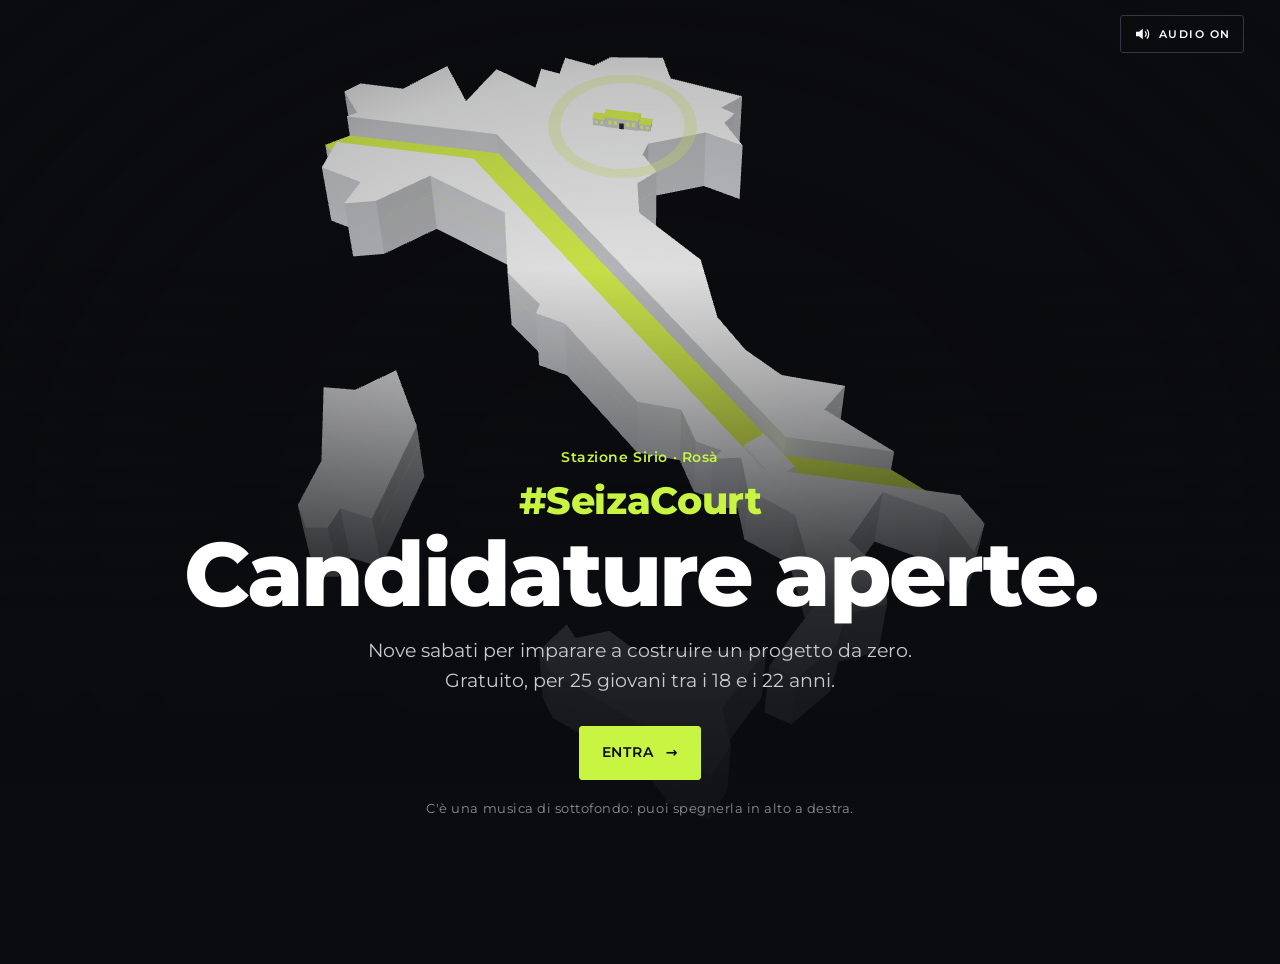
==== candidatura.html @ 4b1bdf1f "Sito v8: home, candidatura e privacy come file separati Co-authored-by: edoardoviero <edoardoviero@u" ====
<!DOCTYPE html>
<html lang="it">
<head>
<meta charset="utf-8">
<meta name="viewport" content="width=device-width, initial-scale=1, viewport-fit=cover">
<title>Candidature #SeizaCourt · Stazione Sirio</title>
<meta name="description" content="Candidati a #SeizaCourt: nove sabati gratuiti per 25 giovani tra i 18 e i 22 anni, a Bassano del Grappa.">
<link rel="icon" href="/favicon.svg" type="image/svg+xml">

<link rel="stylesheet" href="/fonts.css">
<style>
:root{--bg:#0B0C0F;--bg2:#121419;--line:#23272E;--line2:#3A3F47;--text:#F4F5F7;--soft:#D3D7DD;--dim:#A3A8B0;--blue:#1EA0FF;--err:#FF8A80;--amber:#FFC86B;--f:'Montserrat',system-ui,-apple-system,'Segoe UI',Roboto,sans-serif}
*{box-sizing:border-box}
html,body{margin:0;background:var(--bg);color:var(--text);font-family:var(--f);overflow-x:clip}
body{font-size:16px;line-height:1.6;-webkit-font-smoothing:antialiased;padding-bottom:64px}
.sr{position:absolute!important;width:1px;height:1px;overflow:hidden;clip:rect(0 0 0 0);white-space:nowrap;margin:-1px}
.col{width:100%;max-width:840px;margin:0 auto;padding:0 20px}
a{color:var(--blue)}
:focus-visible{outline:2px solid var(--blue);outline-offset:3px}
h1:focus,section:focus,fieldset:focus{outline:none}
strong{font-weight:600}
.eyebrow{font-size:12px;letter-spacing:.22em;text-transform:uppercase;color:var(--dim);margin:0 0 14px;font-weight:500}
.blue{color:var(--blue)}
.lead{font-size:18px;color:var(--soft);margin:0 0 18px}

/* buttons */
.btn{font:inherit;font-weight:600;font-size:14px;letter-spacing:.12em;text-transform:uppercase;border:1px solid var(--line2);background:transparent;color:var(--text);padding:14px 22px;min-height:50px;cursor:pointer;display:inline-flex;align-items:center;gap:12px;border-radius:0;transition:background .2s,border-color .2s,color .2s}
.btn:hover{border-color:var(--text)}
.btn.primary{background:var(--blue);border-color:var(--blue);color:#0B0C0F}
.btn.primary:hover{background:#fff;border-color:#fff}
.btn.small{min-height:40px;padding:8px 14px;font-size:12px}
.btn.ghost{border-color:transparent;color:var(--dim);padding-left:6px;padding-right:6px}
.btn.ghost:hover{color:var(--text)}
.arr{display:inline-block;transition:transform .2s}
.btn:hover .arr{transform:translateX(5px)}
.actions{display:flex;flex-wrap:wrap;align-items:center;gap:12px 16px;margin-top:36px}
.kbd{font-size:12px;color:var(--dim);letter-spacing:.02em}
.kbd b{display:inline-block;border:1px solid var(--line2);padding:0 6px;border-radius:3px;font-weight:500;color:var(--soft);margin:0 1px;font-size:11px;line-height:18px}
@media (hover:none){.kbd{display:none}}

/* top bar */
.bar{position:sticky;top:0;z-index:20;background:rgba(11,12,15,.9);-webkit-backdrop-filter:blur(10px);backdrop-filter:blur(10px);border-bottom:1px solid var(--line)}
.bar .in{display:flex;align-items:center;gap:14px;height:62px;max-width:1100px;margin:0 auto;padding:0 16px}
#home{all:unset;cursor:pointer;display:grid;place-items:center;width:40px;height:40px;flex:none}
#home:focus-visible{outline:2px solid var(--blue)}
#prog{flex:1;min-width:0;display:flex;align-items:center;justify-content:center;gap:12px}
.pcount{font-size:12px;letter-spacing:.14em;color:var(--dim);white-space:nowrap;font-variant-numeric:tabular-nums;text-transform:uppercase}
.snd{font:inherit;font-size:11px;font-weight:600;letter-spacing:.14em;text-transform:uppercase;background:rgba(11,12,15,.5);border:1px solid var(--line2);color:var(--text);height:38px;padding:0 12px;display:inline-flex;align-items:center;gap:8px;cursor:pointer;flex:none;white-space:nowrap}
.snd:hover{border-color:var(--text)}
.snd[aria-pressed=false] .w{display:none}
.snd[aria-pressed=false]{color:var(--dim)}
body[data-screen=gate] .bar,body[data-screen=hub] .bar{position:fixed;left:0;right:0;background:transparent;border:0;-webkit-backdrop-filter:none;backdrop-filter:none;pointer-events:none}
body[data-screen=gate] .bar .snd,body[data-screen=hub] .bar .snd{pointer-events:auto}
body[data-screen=gate] #home,body[data-screen=hub] #home,body[data-screen=gate] #prog,body[data-screen=hub] #prog{visibility:hidden}

/* constellation progress */
.const{flex:1 1 auto;width:100%;min-width:0;max-width:300px;height:auto;overflow:visible;display:block}
.const.big{flex:none}
.const line{stroke:var(--blue);stroke-width:1;opacity:.85}
.const circle{fill:#4A4F57;transition:fill .3s}
.const circle.on{fill:var(--blue)}
.const circle.cur{fill:#fff}
.const .ring{fill:none;stroke:#fff;stroke-width:.8;opacity:.6;transform-box:fill-box;transform-origin:center;animation:pulse 1.8s ease-out infinite}
@keyframes pulse{from{transform:scale(.5);opacity:.8}to{transform:scale(1.6);opacity:0}}
.const.big{max-width:620px;margin:0 auto}
.const.big line{stroke-width:.8;stroke-dasharray:40;stroke-dashoffset:40;animation:ln .5s ease-out forwards}
.const.big circle.on{filter:drop-shadow(0 0 2px var(--blue));animation:tw 2.6s ease-in-out infinite alternate}
@keyframes ln{to{stroke-dashoffset:0}}
@keyframes tw{to{opacity:.55}}

/* gate + hub */
.gate{position:relative}
.stage{position:relative;height:100vh;height:100svh;overflow:hidden;transition:height 1.1s cubic-bezier(.6,0,.2,1) 1.4s}
.gate.open .stage{height:min(50vh,440px);height:min(50svh,440px)}
.photo{position:absolute;inset:0;background-size:cover;background-position:center 45%;filter:grayscale(1) contrast(1.05);opacity:0;transition:opacity 2s ease .9s}
.gate.open .photo{opacity:.5}
.shade{position:absolute;inset:0;background:linear-gradient(180deg,rgba(11,12,15,.7) 0%,rgba(11,12,15,.25) 45%,#0B0C0F 100%)}
.logo-stage{position:absolute;inset:0;width:100%;height:100%;overflow:visible}
.logo-stage path{fill:none;stroke:#fff;stroke-linecap:butt;stroke-linejoin:miter;stroke-miterlimit:12}
#lS{stroke-dasharray:1;stroke-dashoffset:1;animation:drawS 1.8s .35s cubic-bezier(.6,0,.2,1) forwards}
@keyframes drawS{to{stroke-dashoffset:0}}
.gate-ui{position:absolute;left:0;right:0;bottom:11vh;bottom:11svh;text-align:center;padding:0 20px;transition:opacity .35s;animation:rise .9s 1.6s both}
.gate.open .gate-ui{opacity:0;pointer-events:none;visibility:hidden;transition:opacity .35s,visibility 0s .35s}
.gate-note{font-size:12px;color:var(--dim);margin:18px 0 0;letter-spacing:.04em}
.gate:not(.open) .hub{display:none}
.hub{padding-top:8px;padding-bottom:40px;animation:rise .9s 2.2s both}
.gate.static .hub,.gate.static .stage,.gate.static .photo{animation:none;transition:none}
@keyframes rise{from{opacity:0;transform:translateY(18px)}}
.hub h1{font-size:clamp(34px,6.4vw,66px);font-weight:600;line-height:1.04;letter-spacing:-.015em;margin:0 0 22px}
.hub h1 span{color:var(--blue)}
.facts{list-style:none;display:flex;flex-wrap:wrap;gap:10px 30px;padding:0;margin:0 0 44px;color:var(--dim);font-size:14px}
.facts b{color:#fff;font-weight:600;font-size:17px;margin-right:6px}
.menu{list-style:none;margin:0;padding:0;border-top:1px solid var(--line2)}
.menu button{all:unset;box-sizing:border-box;width:100%;display:flex;align-items:center;gap:18px;padding:24px 4px;border-bottom:1px solid var(--line2);cursor:pointer;font-family:var(--f);color:var(--text)}
.menu button:focus-visible{outline:2px solid var(--blue);outline-offset:-2px}
.menu .mk{font-size:13px;color:var(--dim);font-weight:600;letter-spacing:.1em;width:26px;flex:none}
.menu .mtw{display:flex;flex-direction:column;gap:2px;min-width:0}
.menu .mt{font-size:clamp(20px,3.2vw,30px);font-weight:600;letter-spacing:.03em;text-transform:uppercase;line-height:1.15}
.menu .ms{font-size:13px;color:var(--dim)}
.menu .ml{flex:1;min-width:20px;height:1px;background:var(--line2);transition:background .25s}
.menu .ma{font-size:22px;transition:transform .25s,color .25s;flex:none}
.menu button:hover .ml,.menu button.sel .ml{background:var(--blue)}
.menu button:hover .ma,.menu button.sel .ma{transform:translateX(6px);color:var(--blue)}
.menu button:hover .mk,.menu button.sel .mk{color:var(--blue)}
.menu .primary .mt{color:var(--blue)}
.hub .kbd{margin:16px 0 0}
.partners{margin:48px 0 0;font-size:13px;color:var(--dim);line-height:1.8}
.partners b{color:var(--soft);font-weight:500}

/* screens */
#step.anim-f>*{animation:inF .5s cubic-bezier(.2,.7,.2,1) both}
#step.anim-b>*{animation:inB .5s cubic-bezier(.2,.7,.2,1) both}
@keyframes inF{from{opacity:0;transform:translateY(16px)}}
@keyframes inB{from{opacity:0;transform:translateY(-16px)}}
.screen{padding-top:28px;padding-bottom:72px}
.parts{list-style:none;display:flex;gap:6px;padding:0;margin:0 0 44px}
.parts li{flex:1;min-width:0;border-top:2px solid var(--line2);padding-top:9px;font-size:11px;font-weight:600;letter-spacing:.12em;text-transform:uppercase;color:#6E737B;white-space:nowrap;overflow:hidden;text-overflow:ellipsis;transition:border-color .4s,color .4s}
.parts li.done{border-color:rgba(30,160,255,.45);color:var(--dim)}
.parts li.cur{border-color:var(--blue);color:#fff}
.parts .pn{margin-right:8px}
.parts li.cur .pn{color:var(--blue)}
@media (max-width:640px){.parts li:not(.cur) .pname{display:none}.parts li.cur{flex:4}}
.rule{height:1px;background:linear-gradient(90deg,var(--blue) 0 calc(max(0px,(100vw - 840px)/2) + 84px),var(--line2) 0);margin:0 calc(50% - 50vw) 28px;width:100vw}

/* chapter */
.done-note{display:inline-flex;gap:10px;align-items:center;color:var(--blue);font-weight:600;font-size:13px;letter-spacing:.1em;text-transform:uppercase;margin:0 0 26px}
.tick{display:grid;place-items:center;width:22px;height:22px;border-radius:50%;background:var(--blue);color:#0B0C0F;font-size:12px}
.chap-num{font-size:clamp(110px,22vw,210px);font-weight:700;line-height:.82;color:transparent;-webkit-text-stroke:1.5px var(--blue);letter-spacing:-.04em;margin:0 0 18px}
.chap h1,.screen>h1,.done h1,.rv h1{font-size:clamp(28px,4.8vw,48px);font-weight:600;line-height:1.1;margin:0 0 24px;letter-spacing:-.01em}
.chap h1 strong{color:var(--blue);font-weight:600}
.chap-meta{color:var(--dim);font-size:13px;letter-spacing:.1em;text-transform:uppercase;margin:26px 0 0}
.prose{color:var(--soft);font-size:17px;line-height:1.7}
.prose p{margin:0 0 12px}
.prose ul,.prose ol{padding-left:22px;margin:0 0 12px}
.prose li{margin-bottom:6px}
.prose li::marker{color:var(--blue)}
.prose strong{color:#fff}
.note{color:var(--soft);font-size:15px;margin:18px 0 0}
.placeholder{border:1px dashed var(--amber);color:#F2E3C4;padding:14px 16px;font-size:14px;margin:16px 0;line-height:1.55}
.placeholder .tag{display:block;color:var(--amber);font-size:11px;letter-spacing:.16em;text-transform:uppercase;margin-bottom:6px;font-weight:600}

/* question */
.qmeta{display:flex;flex-wrap:wrap;gap:6px 12px;font-size:12px;font-weight:600;letter-spacing:.16em;text-transform:uppercase;color:var(--dim);margin:0 0 22px}
fieldset.q{border:0;margin:0;padding:0;min-width:0}
.qlabel,.q legend{display:block;font-size:clamp(22px,3.3vw,30px);font-weight:500;line-height:1.3;margin:0 0 18px;padding:0;color:#fff;letter-spacing:-.005em}
.qlabel strong,.q legend strong{font-weight:700}
.num{display:none}
.star{color:var(--blue);margin-left:6px}
.desc{color:var(--soft);font-size:16px;margin:0 0 18px}
.hint{color:var(--dim);font-size:13px;margin:0 0 14px}
input[type=text],input[type=email],input[type=tel],textarea,select{width:100%;font:inherit;font-size:22px;font-weight:500;color:#fff;background:transparent;border:0;border-bottom:2px solid var(--line2);padding:12px 0;border-radius:0;transition:border-color .2s}
input:focus,textarea:focus,select:focus{outline:none;border-bottom-color:var(--blue)}
textarea{min-height:150px;resize:vertical;font-size:18px;line-height:1.55}
select{appearance:none;-webkit-appearance:none;cursor:pointer;padding-right:36px;background-image:url("data:image/svg+xml,%3Csvg xmlns='http://www.w3.org/2000/svg' width='14' height='9'%3E%3Cpath d='M1 1l6 6 6-6' fill='none' stroke='%231EA0FF' stroke-width='2'/%3E%3C/svg%3E");background-repeat:no-repeat;background-position:right 6px center}
select option{background:#121419;color:#fff}
select+input{margin-top:14px}
.counter{font-size:12px;color:var(--dim);text-align:right;margin:6px 0 0}
.opts{display:flex;flex-direction:column;gap:10px;margin-top:4px}
.opt{position:relative;display:flex;align-items:center;gap:14px;padding:14px 16px;border:1px solid var(--line2);cursor:pointer;transition:border-color .15s,background .15s,transform .15s;font-size:17px;line-height:1.4}
.opt:hover{border-color:#8A9099;background:rgba(255,255,255,.025)}
.opt input[type=radio]{position:absolute;opacity:0;left:0;top:0;width:1px;height:1px;margin:0}
.opt .key{flex:none;width:28px;height:28px;display:grid;place-items:center;border:1px solid var(--line2);font-size:12px;font-weight:600;color:var(--dim);transition:all .15s}
.opt:has(input[type=radio]:checked){border-color:var(--blue);background:rgba(30,160,255,.1)}
.opt:has(input[type=radio]:checked) .key{background:var(--blue);border-color:var(--blue);color:#0B0C0F}
.opt:has(input[type=radio]:focus-visible){outline:2px solid var(--blue);outline-offset:2px}
.opt.pop{animation:pop .3s}
@keyframes pop{50%{transform:scale(1.015)}}
.other-wrap{display:flex;align-items:center;gap:10px;flex:1;min-width:0}
.other-wrap input[type=text]{font-size:17px;padding:4px 0;flex:1;min-width:0;border-bottom-width:1px}
.scale-row{display:grid;grid-template-columns:repeat(5,minmax(0,1fr));gap:8px}
.scale-row label{position:relative;height:78px;border:1px solid var(--line2);display:flex;flex-direction:column;align-items:center;justify-content:center;font-size:24px;font-weight:600;cursor:pointer;overflow:hidden;transition:border-color .2s,background .2s,color .2s}
.scale-row label:hover{border-color:#8A9099}
.scale-row .fill{position:absolute;left:0;right:0;bottom:0;background:rgba(30,160,255,.16);transition:height .35s cubic-bezier(.2,.7,.2,1)}
.scale-row .bar{display:none}
.scale-row label>span{position:relative}
.scale-row label.lit{border-color:var(--blue)}
.scale-row label:has(input:checked){background:var(--blue);color:#0B0C0F}
.scale-row label:has(input:focus-visible){outline:2px solid var(--blue);outline-offset:2px}
.scale-row input{position:absolute;opacity:0;left:0;top:0;width:1px;height:1px;margin:0}
.scale-ends{display:flex;justify-content:space-between;gap:16px;font-size:13px;color:var(--dim);margin-top:10px}
.stars .glyph{font-size:30px;line-height:1;color:#4A4F57;transition:color .2s,transform .2s}
.stars .n{font-size:12px;color:var(--dim);margin-top:4px}
.stars label.lit .glyph{color:var(--blue)}
.stars label:has(input:checked){background:transparent;color:inherit}
.stars label:has(input:checked) .glyph{transform:scale(1.15)}
.err{color:var(--err);font-size:14px;margin:14px 0 0;display:flex;gap:10px;align-items:baseline}
.err::before{content:'!';flex:none;display:inline-grid;place-items:center;width:18px;height:18px;border:1px solid var(--err);border-radius:50%;font-size:11px;font-weight:700}
.qcard.invalid input[type=text],.qcard.invalid input[type=email],.qcard.invalid input[type=tel],.qcard.invalid textarea,.qcard.invalid select{border-bottom-color:var(--err)}
.qcard.shake{animation:shake .4s}
@keyframes shake{20%,60%{transform:translateX(-6px)}40%,80%{transform:translateX(6px)}}

/* calendar */
.cal{margin:22px 0;border:1px solid var(--line2);padding:18px 14px}
.cal-lbl{font-size:11px;font-weight:600;letter-spacing:.16em;text-transform:uppercase;color:var(--dim);margin:0 0 16px}
.months{display:grid;grid-template-columns:repeat(5,minmax(0,1fr));gap:6px}
.month h4{margin:0 0 10px;font-size:12px;font-weight:600;letter-spacing:.14em;text-transform:uppercase;text-align:center;color:var(--soft)}
.days{display:flex;flex-direction:column;align-items:center;gap:6px}
.day{width:36px;height:36px;display:grid;place-items:center;border-radius:50%;font-size:14px;color:#62676F;font-variant-numeric:tabular-nums}
.day.on{background:var(--blue);color:#0B0C0F;font-weight:700;box-shadow:0 0 0 4px rgba(30,160,255,.14);transition:transform .2s}
.day.on:hover{transform:scale(1.12)}
.cal-time{margin:16px 0 0;font-size:13px;color:var(--dim)}
.cal.big .day{width:46px;height:46px;font-size:16px}

/* info */
.info-block{display:grid;grid-template-columns:76px minmax(0,1fr);gap:8px 18px;padding:30px 0;border-top:1px solid var(--line)}
.info-block .bn{font-size:34px;font-weight:700;color:transparent;-webkit-text-stroke:1px var(--blue);line-height:1}
.info-block h2{font-size:21px;font-weight:600;margin:2px 0 12px}
@media (max-width:560px){.info-block{grid-template-columns:1fr}}

/* review */
.rv-sec{border-top:1px solid var(--line2);padding:26px 0 8px}
.rv-head{display:flex;justify-content:space-between;align-items:center;gap:12px;margin-bottom:10px}
.rv-head h2{font-size:18px;font-weight:600;margin:0;letter-spacing:.02em}
.rv-head h2 .n{color:var(--blue);margin-right:12px}
.rv-item{display:grid;grid-template-columns:minmax(0,1fr) minmax(0,1fr);gap:4px 24px;padding:12px 0;border-bottom:1px solid var(--line)}
.rv-item dt{color:var(--dim);font-size:14px}
.rv-item dd{margin:0;font-size:15px;overflow-wrap:anywhere}
.rv-item dd.empty{color:#6A6F78}
@media (max-width:640px){.rv-item{grid-template-columns:1fr}}

/* done */
.done{text-align:center;padding-top:20px}
.done .actions{justify-content:center}
.done .placeholder{text-align:left}
.done-const{margin:10px 0 40px}

/* prototype strip */
.proto{position:fixed;left:0;right:0;bottom:0;z-index:30;background:#17140B;border-top:1px solid #5A4A1E;color:var(--amber);font-size:12px;padding:8px 16px;display:flex;flex-wrap:wrap;gap:6px 14px;align-items:center;justify-content:center;text-align:center}
.pbtn{font:inherit;font-size:12px;font-weight:600;background:none;border:1px solid #6A5A2E;color:var(--amber);padding:4px 10px;cursor:pointer}
.pbtn:hover{border-color:var(--amber)}

/* dialog */
dialog{background:var(--bg2);color:var(--text);border:1px solid var(--line2);max-width:720px;width:calc(100% - 32px);padding:0;max-height:86vh}
dialog::backdrop{background:rgba(0,0,0,.72)}
.dlg{padding:26px}
.dlg h2{margin:0 0 8px;font-size:22px}
.dlg h3{font-size:12px;letter-spacing:.16em;text-transform:uppercase;color:var(--blue);margin:24px 0 10px}
.dlg p,.dlg li{font-size:14px;color:var(--soft)}
.dlg li{margin-bottom:8px}
.dlg strong{color:#fff}
.sev{display:inline-block;font-size:10px;font-weight:700;letter-spacing:.1em;text-transform:uppercase;padding:1px 7px;margin-right:8px;border:1px solid}
.sev.fatto{color:var(--blue)}.sev.alta{color:var(--err)}.sev.media{color:var(--amber)}
.dlg-close{float:right;margin-left:12px}

@media (max-width:480px){.btn{padding:13px 18px}.qlabel,.q legend{font-size:21px}input[type=text],input[type=email],input[type=tel],select{font-size:19px}.snd .lbl{display:none}}
@media (prefers-reduced-motion:reduce){*,*::before,*::after{animation-duration:.001ms!important;animation-delay:0s!important;transition-duration:.001ms!important;transition-delay:0s!important}#lS{stroke-dashoffset:0}}
</style>
<style>/* Seiza V6 layer: lime, more air, the brand's 3D Italy instead of the photo, the track as navigation. */
:root{--blue:#C8F542;--bg:#0B0C0F;--bg2:#131419;--line:#23252C;--line2:#34373F;--text:#FFFFFF;--soft:#C9CBD2;--dim:#8B8E98;--amber:#C8F542}
body{font-size:17px;line-height:1.65}
.col{max-width:960px;padding:0 clamp(20px,4vw,40px)}
.screen{padding-top:56px;padding-bottom:40px}
.btn{border-radius:3px;letter-spacing:.06em}
.btn.primary{color:#0B0C0F}
.eyebrow{letter-spacing:.12em}
/* top bar */
.bar .in{height:68px;max-width:1240px}
#home svg{display:block}
.snd{border-radius:3px}
/* progress track in the bar */
#prog{gap:16px}
.trk{flex:1 1 auto;width:100%;max-width:320px;height:auto;display:block;overflow:visible}
.trk .base{stroke:#2A2D35;stroke-width:3}
.trk .fill{stroke:var(--blue);stroke-width:3;transition:all .4s}
.trk rect{fill:#3A3E46}.trk rect.on{fill:#6E8A1A}
.trk .train{fill:#fff;filter:drop-shadow(0 0 6px rgba(200,245,66,.8));transition:x .5s cubic-bezier(.6,0,.2,1)}
.trk.big{max-width:640px;margin:0 auto}
.trk.big .base,.trk.big .fill{stroke-width:5}
/* gate: 3D Italy */
.stage{background:radial-gradient(ellipse at 50% 55%,#16181E 0%,#0B0C0F 70%);transition:height 1.2s cubic-bezier(.6,0,.2,1) .4s}
.stage canvas{position:absolute;inset:0;width:100%!important;height:100%!important;display:block}
.gate.open .stage{height:min(48vh,460px);height:min(48svh,460px)}
.stage.nogl .g-fallback{position:absolute;inset:0;background:radial-gradient(circle at 50% 40%,rgba(200,245,66,.12),transparent 50%)}
.gate-ui{bottom:9vh;bottom:9svh;animation:rise .9s .3s both;z-index:2}
.g-kick{font-size:14px;font-weight:600;color:var(--blue);margin:0 0 14px;letter-spacing:.04em}
.g-title{font-size:clamp(40px,7vw,92px);font-weight:800;line-height:.98;letter-spacing:-.03em;margin:0 0 18px}
.g-title span{display:block;color:var(--blue);font-size:.42em;letter-spacing:-.01em;margin-bottom:10px}
.g-sub{color:var(--soft);font-size:clamp(16px,1.6vw,19px);margin:0 auto 30px;max-width:640px;line-height:1.6}
.gate-note{font-size:13px}
.g-pin{position:absolute;left:clamp(20px,5vw,64px);bottom:28px;display:flex;flex-direction:column;gap:2px;padding-left:14px;border-left:3px solid var(--blue);opacity:0;transition:opacity .8s 1.4s;z-index:2}
.g-pin b{font-weight:800;font-size:22px}.g-pin span{color:var(--dim);font-size:13px}
.gate.open .g-pin{opacity:1}
.gate.static .g-pin{transition:none}
.hub{padding-top:56px;padding-bottom:80px;animation:rise .9s 1.2s both}
.hub-head{display:grid;grid-template-columns:minmax(0,1.4fr) minmax(0,1fr);gap:48px;align-items:end;margin-bottom:56px}
.hub h1{font-weight:800;font-size:clamp(32px,4.6vw,56px);letter-spacing:-.025em;line-height:1.04;margin:0}
.hub .facts{display:grid;grid-template-columns:1fr 1fr;gap:18px 24px;margin:0;padding:0;list-style:none}
.hub .facts li{display:flex;flex-direction:column;color:var(--dim);font-size:13px}
.hub .facts b{color:#fff;font-size:22px;font-weight:800;margin:0}
@media (max-width:760px){.hub-head{grid-template-columns:1fr}}
/* menu: three stops on a rail */
.menu{border-top:0;position:relative;padding-left:34px}
.menu::before{content:"";position:absolute;left:9px;top:30px;bottom:30px;width:3px;background:linear-gradient(var(--blue),#2A2D35);border-radius:2px}
.menu button{padding:26px 8px 26px 0;border-bottom:1px solid var(--line);position:relative;gap:20px}
.menu .stop{position:absolute;left:-32px;top:50%;width:17px;height:17px;margin-top:-8.5px;border-radius:50%;background:#0B0C0F;border:3px solid #3A3E46;transition:all .3s}
.menu button:hover .stop,.menu button.sel .stop{border-color:var(--blue);background:var(--blue);box-shadow:0 0 0 6px rgba(200,245,66,.15)}
.menu .mt{font-weight:800;letter-spacing:-.005em;text-transform:none;font-size:clamp(22px,3vw,32px)}
.menu .ms{font-size:14px}
.menu .ml{display:none}
.menu .ma{margin-left:auto}
.menu button:hover .mt,.menu button.sel .mt{color:var(--blue)}
/* parts: the track with five stations */
.parts-trk{margin:0 0 56px}
.parts-trk svg{width:100%;height:auto;display:block;overflow:visible}
.parts-trk .base{fill:none;stroke:#2A2D35;stroke-width:6;stroke-linejoin:round}
.parts-trk .fill{fill:none;stroke:var(--blue);stroke-width:6;stroke-linejoin:round;transition:stroke-dasharray .8s cubic-bezier(.6,0,.2,1)}
.parts-trk circle{fill:#0B0C0F;stroke:#3A3E46;stroke-width:3}
.parts-trk .done circle{fill:var(--blue);stroke:var(--blue)}
.parts-trk .cur circle{fill:#fff;stroke:var(--blue);stroke-width:4}
.parts-trk .pulse{fill:none!important;stroke:var(--blue)!important;stroke-width:2!important;transform-box:fill-box;transform-origin:center;animation:pz 1.8s ease-out infinite}
@keyframes pz{from{transform:scale(1);opacity:.8}to{transform:scale(2.4);opacity:0}}
.parts-trk text{fill:var(--dim);font:600 13px Montserrat,sans-serif;letter-spacing:.02em}
.parts-trk .cur text{fill:#fff;font-weight:800}
.parts-trk .done text{fill:var(--soft)}
@media (max-width:640px){.parts-trk text{display:none}.parts-trk .cur text{display:block;font-size:22px}}
/* chapters, questions */
.chap-num{-webkit-text-stroke:2px var(--blue);font-weight:800}
.chap h1,.screen>h1,.done h1,.rv h1{font-weight:800;letter-spacing:-.02em;line-height:1.08}
.prose{font-size:18px;line-height:1.7}
.prose p{margin:0 0 14px}
.qcard{border-radius:6px}
.opt{border-radius:4px}
.note.soft{color:var(--dim)}
.consent{display:flex;gap:12px;align-items:flex-start;margin:28px 0 0;color:var(--soft);font-size:15px;cursor:pointer}
.consent input{width:20px;height:20px;accent-color:#C8F542;flex:none;margin-top:2px}
/* info: two-column blocks with air */
.info-block{display:grid;grid-template-columns:70px minmax(0,1fr);gap:20px;padding:36px 0;border-top:1px solid var(--line)}
.info-block .bn{font-weight:800;font-size:28px;color:var(--blue);line-height:1}
.info-block h2{font-weight:800;font-size:clamp(22px,2.6vw,28px);margin:0 0 12px;letter-spacing:-.01em}
.cal .day.on{background:var(--blue)!important;color:#0B0C0F!important}
.done-const{margin:20px 0 40px}
.stage::after{content:"";position:absolute;inset:0;background:linear-gradient(180deg,rgba(11,12,15,0) 30%,rgba(11,12,15,.88) 68%,#0B0C0F 100%);pointer-events:none;transition:opacity 1s}
.gate.open .stage::after{opacity:.35}
.g-pin{background:rgba(11,12,15,.9);padding:12px 18px;border-radius:4px}
/* v8: the 3D Italy lives behind every screen */
body{background:#0B0C0F}
#bg3d{position:fixed;inset:0;z-index:0;pointer-events:none}
#bg3d canvas{position:absolute;inset:0;width:100%!important;height:100%!important;display:block}
#bg3d::after{content:"";position:absolute;inset:0;transition:background 1.2s;background:radial-gradient(ellipse at 50% 55%,transparent 0%,rgba(11,12,15,.25) 60%,rgba(11,12,15,.75) 100%)}
body[data-screen=hub] #bg3d::after{background:linear-gradient(180deg,rgba(11,12,15,.1) 0%,rgba(11,12,15,.05) 30%,rgba(11,12,15,.8) 52%,rgba(11,12,15,.95) 72%)}
body[data-screen=form] #bg3d::after,body[data-screen=info] #bg3d::after,body[data-screen=dates] #bg3d::after{background:linear-gradient(90deg,rgba(11,12,15,.96) 0%,rgba(11,12,15,.93) 55%,rgba(11,12,15,.62) 82%,rgba(11,12,15,.42) 100%)}
@media (max-width:900px){body[data-screen=form] #bg3d::after,body[data-screen=info] #bg3d::after,body[data-screen=dates] #bg3d::after{background:linear-gradient(180deg,rgba(11,12,15,.55) 0%,rgba(11,12,15,.9) 30%,rgba(11,12,15,.94) 100%)}}
main{position:relative;z-index:1}
.stage,.gate .stage{background:transparent!important}
.stage canvas{display:none}
.qcard,.opt,.info-block,.rv-sec{backdrop-filter:blur(2px)}
body.nogl #bg3d{background:radial-gradient(circle at 70% 30%,rgba(200,245,66,.1),transparent 50%)}
@media (max-width:520px){#prog .pcount{display:none}}
</style>
</head>
<body>
<div id="bg3d" aria-hidden="true"></div>
<div class="bar" id="bar"><div class="in">
  <button type="button" id="home" aria-label="Torna alla pagina iniziale"><svg role="img" aria-label="Seiza" width="29.1" height="34" viewBox="14.26 6 98.40999999999998 115.1" aria-hidden="true"><path d="M18.24 23.68 L17.08 24.62 L37.65 24.62 L81.80 68.77 L94.53 68.77 L85.81 63.88 L87.86 59.89 L80.17 59.49 L75.33 56.27 L71.22 51.65 L67.77 42.49 L58.76 35.71 L57.62 30.53 L59.74 27.97 L57.43 25.14 L57.82 23.01 L65.02 19.62 L70.19 21.26 L67.19 17.38 L68.30 15.41 L66.35 14.53 L68.83 11.84 L58.71 9.95 L57.01 6.00 L49.87 7.12 L47.92 9.17 L43.75 8.25 L43.59 11.54 L40.92 11.01 L40.89 14.87 L34.89 12.10 L32.19 19.02 L28.08 12.62 L23.19 18.07 L17.26 18.01 L15.49 19.94Z" fill="#FFFFFF" fill-rule="evenodd"/><path d="M16.32 34.53 L22.02 36.32 L20.91 40.45 L24.85 39.31 L30.72 33.65 L41.70 38.57 L44.23 48.76 L49.28 53.25 L49.06 54.75 L52.90 55.82 L63.74 66.44 L69.08 66.75 L71.49 71.15 L74.69 72.01 L73.77 73.36 L77.05 72.64 L78.47 77.10 L84.22 79.70 L88.20 90.59 L83.86 100.00 L87.03 100.98 L90.78 96.11 L91.34 92.05 L95.65 89.99 L95.17 86.03 L90.62 82.20 L93.76 74.83 L100.98 76.68 L104.68 81.44 L105.57 77.30 L102.53 73.77 L79.73 73.77 L35.58 29.62 L17.02 29.62Z" fill="#FFFFFF" fill-rule="evenodd"/><path d="M29.05 81.26 L28.05 87.83 L29.83 90.73 L32.27 90.35 L32.97 87.49 L36.89 88.24 L38.75 74.39 L34.30 66.53 L30.22 70.28 L26.38 70.53Z" fill="#FFFFFF" fill-rule="evenodd"/><path d="M62.68 100.00 L61.38 98.47 L59.07 102.24 L60.65 104.59 L72.24 109.67 L75.02 112.85 L79.72 114.00 L81.14 110.18 L79.64 105.99 L83.31 98.07 L69.52 100.56 L66.13 98.49Z" fill="#FFFFFF" fill-rule="evenodd"/><path d="M79.73 73.77 L102.53 73.77 L101.68 72.79 L94.53 68.77 L81.80 68.77 L37.65 24.62 L17.08 24.62 L14.26 26.92 L17.04 29.43 L17.02 29.62 L35.58 29.62Z" fill="#C8F542" fill-rule="evenodd"/></svg></button>
  <div id="prog"></div>
  <button type="button" class="snd" id="snd" aria-pressed="true" aria-label="Musica"><svg viewBox="0 0 24 24" width="18" height="18" aria-hidden="true"><path d="M4 9v6h4l5 4V5L8 9H4z" fill="currentColor"/><path class="w" d="M16 8.5a5 5 0 0 1 0 7M18.5 6a8.5 8.5 0 0 1 0 12" fill="none" stroke="currentColor" stroke-width="1.6"/></svg><span class="lbl">Audio on</span></button>
</div></div>
<main><form id="form" novalidate><div id="step"></div></form></main>
<script src="/three.min.js"></script>
<script>// Shared 3D vocabulary for Seiza: white masses, lime tops, grey sides, same light everywhere.
function SeizaKit(THREE) {
  const lin = h => new THREE.Color(h).convertSRGBToLinear();
  const C = {white: lin(0xF2F3F5), lime: lin(0xC8F542), grey: lin(0x3A3E46), dark: lin(0x24262D), ink: lin(0x0B0C0F), soft: lin(0xC9CDD3)};
  function lights(scene) {
    scene.add(new THREE.HemisphereLight(0xffffff, 0x15171c, 0.6));
    const k = new THREE.DirectionalLight(0xffffff, 0.75); k.position.set(-80, 200, 60); scene.add(k);
    const f = new THREE.DirectionalLight(0xffffff, 0.25); f.position.set(120, 60, 160); scene.add(f);
  }
  // colour faces by normal: up -> top, others -> side
  function paint(geo, top, side) {
    geo = geo.index ? geo.toNonIndexed() : geo; geo.computeVertexNormals();
    const n = geo.attributes.normal, cols = [];
    for (let i = 0; i < n.count; i++) { const c = n.getY(i) > .9 ? top : side; cols.push(c.r, c.g, c.b); }
    geo.setAttribute('color', new THREE.Float32BufferAttribute(cols, 3));
    return geo;
  }
  const mat = (o = {}) => new THREE.MeshStandardMaterial(Object.assign({vertexColors: true, roughness: .6}, o));
  function box(w, h, d, top, side, x = 0, y = 0, z = 0, emissive) {
    const m = new THREE.Mesh(paint(new THREE.BoxGeometry(w, h, d), top, side), mat(emissive ? {emissive: emissive, emissiveIntensity: .55} : {}));
    m.position.set(x, y + h / 2, z); return m;
  }
  function shapeOf(poly, ox = 0, oy = 0, s = 1) {
    const mk = (ring, S) => ring.forEach(([x, y], i) => i ? S.lineTo((x - ox) * s, -(y - oy) * s) : S.moveTo((x - ox) * s, -(y - oy) * s));
    const sh = new THREE.Shape(); mk(poly[0], sh);
    poly.slice(1).forEach(h => { const p = new THREE.Path(); mk(h, p); sh.holes.push(p); });
    return sh;
  }
  // a flat map/plate lying on the ground, extruded upwards
  function plate(polys, y0, h, top, side, ox = 64, oy = 64, s = 1) {
    const geo = new THREE.ExtrudeGeometry(polys.map(p => shapeOf(p, ox, oy, s)), {depth: h, bevelEnabled: false, curveSegments: 1});
    geo.rotateX(-Math.PI / 2); geo.translate(0, y0, 0);
    return new THREE.Mesh(paint(geo, top, side), mat());
  }
  // an upright pictogram (front silhouette) extruded in depth
  function standee(polys, depth, top, side) {
    const geo = new THREE.ExtrudeGeometry(polys.map(p => shapeOf(p, 60, 120, 1)), {depth, bevelEnabled: false, curveSegments: 12});
    geo.translate(0, 0, -depth / 2);
    return new THREE.Mesh(paint(geo, top, side), mat());
  }
  // the station: main hall, two wings, a roof, windows, a door. state: closed | open | alive
  function station(state = 'alive') {
    const g = new THREE.Group();
    const wall = state === 'closed' ? C.grey : C.white, wallSide = state === 'closed' ? C.dark : C.white;
    const roof = state === 'closed' ? C.dark : C.lime;
    g.add(box(60, 22, 18, wall, wallSide, 0, 0, 0));
    g.add(box(64, 2.4, 21, roof, wallSide, 0, 22, 0));
    for (const sx of [-1, 1]) { g.add(box(22, 14, 15, wall, wallSide, sx * 41, 0, 0)); g.add(box(24, 2, 17, roof, wallSide, sx * 41, 14, 0)); }
    const winCol = state === 'closed' ? C.ink : state === 'open' ? C.soft : C.lime;
    const em = state === 'alive' ? 0xC8F542 : null;
    for (const x of [-21, -11, 11, 21]) g.add(box(5.5, 9, .8, winCol, winCol, x, 8, 9.2, em));
    for (const x of [-46, -36, 36, 46]) g.add(box(5, 6, .8, winCol, winCol, x, 5, 7.7, em));
    g.add(box(8, 13, .8, state === 'closed' ? C.ink : C.dark, C.dark, 0, 0, 9.2));
    return g;
  }
  // straight platform with a carved lime track (the logo's groove)
  function track(L, state = 'open', z = 24) {
    const g = new THREE.Group();
    const floor = state === 'closed' ? C.dark : C.lime, base = state === 'closed' ? C.grey : C.white, side = state === 'closed' ? C.dark : C.white;
    g.add(box(L, 3, 22, floor, side, 0, 0, z));
    g.add(box(L, 1.6, 7, base, side, 0, 3, z - 7.5));
    g.add(box(L, 1.6, 7, base, side, 0, 3, z + 7.5));
    return g;
  }
  function person(head = C.lime) {
    const g = new THREE.Group();
    g.add(box(2.6, 4.4, 2.6, C.white, C.white, 0, 0, 0)); g.add(box(2.2, 2.2, 2.2, head, head, 0, 4.8, 0));
    return g;
  }
  function train() {
    const t = box(12, 4, 6, C.white, C.white, 0, 0, 0, 0xffffff);
    t.add(new THREE.PointLight(0xC8F542, 1.1, 40)); return t;
  }
  return {C, lights, paint, mat, box, plate, standee, station, track, person, train, shapeOf};
}

const GEO={"land":[[[[15.49,19.94],[18.24,23.68],[14.26,26.92],[17.04,29.43],[16.32,34.53],[22.02,36.32],[20.91,40.45],[24.85,39.31],[30.72,33.65],[41.7,38.57],[44.23,48.76],[49.28,53.25],[49.06,54.75],[52.9,55.82],[63.74,66.44],[69.08,66.75],[71.49,71.15],[74.69,72.01],[73.77,73.36],[77.05,72.64],[78.47,77.1],[84.22,79.7],[88.2,90.59],[83.86,100],[87.03,100.98],[90.78,96.11],[91.34,92.05],[95.65,89.99],[95.17,86.03],[90.62,82.2],[93.76,74.83],[100.98,76.68],[104.68,81.44],[105.57,77.3],[101.68,72.79],[85.81,63.88],[87.86,59.89],[80.17,59.49],[75.33,56.27],[71.22,51.65],[67.77,42.49],[58.76,35.71],[57.62,30.53],[59.74,27.97],[57.43,25.14],[57.82,23.01],[65.02,19.62],[70.19,21.26],[67.19,17.38],[68.3,15.41],[66.35,14.53],[68.83,11.84],[58.71,9.95],[57.01,6],[49.87,7.12],[47.92,9.17],[43.75,8.25],[43.59,11.54],[40.92,11.01],[40.89,14.87],[34.89,12.1],[32.19,19.02],[28.08,12.62],[23.19,18.07],[17.26,18.01]]],[[[26.38,70.53],[29.05,81.26],[28.05,87.83],[29.83,90.73],[32.27,90.35],[32.97,87.49],[36.89,88.24],[38.75,74.39],[34.3,66.53],[30.22,70.28]]],[[[66.13,98.49],[62.68,100],[61.38,98.47],[59.07,102.24],[60.65,104.59],[72.24,109.67],[75.02,112.85],[79.72,114],[81.14,110.18],[79.64,105.99],[83.31,98.07],[69.52,100.56]]]],"top":[[[[18.24,23.68],[17.08,24.62],[37.65,24.62],[81.8,68.77],[94.53,68.77],[85.81,63.88],[87.86,59.89],[80.17,59.49],[75.33,56.27],[71.22,51.65],[67.77,42.49],[58.76,35.71],[57.62,30.53],[59.74,27.97],[57.43,25.14],[57.82,23.01],[65.02,19.62],[70.19,21.26],[67.19,17.38],[68.3,15.41],[66.35,14.53],[68.83,11.84],[58.71,9.95],[57.01,6],[49.87,7.12],[47.92,9.17],[43.75,8.25],[43.59,11.54],[40.92,11.01],[40.89,14.87],[34.89,12.1],[32.19,19.02],[28.08,12.62],[23.19,18.07],[17.26,18.01],[15.49,19.94]]],[[[16.32,34.53],[22.02,36.32],[20.91,40.45],[24.85,39.31],[30.72,33.65],[41.7,38.57],[44.23,48.76],[49.28,53.25],[49.06,54.75],[52.9,55.82],[63.74,66.44],[69.08,66.75],[71.49,71.15],[74.69,72.01],[73.77,73.36],[77.05,72.64],[78.47,77.1],[84.22,79.7],[88.2,90.59],[83.86,100],[87.03,100.98],[90.78,96.11],[91.34,92.05],[95.65,89.99],[95.17,86.03],[90.62,82.2],[93.76,74.83],[100.98,76.68],[104.68,81.44],[105.57,77.3],[102.53,73.77],[79.73,73.77],[35.58,29.62],[17.02,29.62]]],[[[29.05,81.26],[28.05,87.83],[29.83,90.73],[32.27,90.35],[32.97,87.49],[36.89,88.24],[38.75,74.39],[34.3,66.53],[30.22,70.28],[26.38,70.53]]],[[[62.68,100],[61.38,98.47],[59.07,102.24],[60.65,104.59],[72.24,109.67],[75.02,112.85],[79.72,114],[81.14,110.18],[79.64,105.99],[83.31,98.07],[69.52,100.56],[66.13,98.49]]]],"track":[[9.88,27.12],[36.61,27.12],[80.77,71.27],[108.88,71.27]],"rosa":[53.85,20.16]};</script>
<script>
(function(){
/* Configurazione: incolla qui l'URL della Web App di Google Apps Script e il link all'informativa privacy. */
const CONFIG={SHEETS_URL:'',PRIVACY_URL:'/privacy/'};

(function(){
const DATES=[['Gen',[9,23]],['Feb',[6,20]],['Mar',[6,20]],['Apr',[3,17]],['Mag',[15]]];
const SATS={Gen:[2,9,16,23,30],Feb:[6,13,20,27],Mar:[6,13,20,27],Apr:[3,10,17,24],Mag:[1,8,15,22,29]};
const calHtml=(big)=>`<div class="cal${big===true?' big':''}"><p class="cal-lbl">Sabati da gennaio a maggio 2027 · in lime le 9 date</p><p class="sr">Le 9 date: 9 e 23 gennaio, 6 e 20 febbraio, 6 e 20 marzo, 3 e 17 aprile, 15 maggio.</p><div class="months" aria-hidden="true">${DATES.map(([m,ds])=>`<div class="month"><h4>${m}</h4><div class="days">${SATS[m].map(d=>`<span class="day${ds.includes(d)?' on':''}">${d}</span>`).join('')}</div></div>`).join('')}</div><p class="cal-time">Orario 9.00-13.00 · Villa Angaran San Giuseppe, Bassano del Grappa</p></div>`;

const INFO = [
 ['','Quando e dove?', `<ul><li><strong>9 sabati mattina, dalle 9.00 alle 13.00</strong>, da gennaio a maggio 2027 (trovi le date qui sotto)</li><li>a <strong>Villa Angaran San Giuseppe</strong>, Bassano del Grappa</li></ul>${calHtml()}`],
 ['','In cosa consiste?', `<p>Il percorso ha due anime:</p><ul><li><strong>formazione umana</strong> (5 mattine): competenze personali e relazionali, per lavorare bene con gli altri;</li><li><strong>formazione imprenditoriale</strong> (4 mattine): gli strumenti per trasformare un'idea in un progetto.</li></ul><p>Useremo soprattutto metodi di <strong>educazione non formale</strong>: si impara facendo, in gruppo.<br>Il programma dettagliato sarà pubblicato sui nostri canali e presentato ai 25 partecipanti selezionati nella chiamata di dicembre.</p><p>L'obiettivo è che ognuno esca con:</p><ul><li>una <u>maggiore consapevolezza di sé</u>;</li><li>più chiarezza sulle <u>proprie scelte professionali</u>.</li></ul>`],
 ['','Chi c\'è dietro?', `<p>Il progetto <strong>Stazione Sirio di Rosà</strong> (Instagram e LinkedIn: Stazione_Sirio) nasce dalla collaborazione tra:</p><ul><li><strong>Amici del Villaggio</strong>, l'associazione che ha in concessione la stazione (@amicidelvillaggio);</li><li><strong>Mevis</strong>, cofondatore del progetto (LinkedIn: @MevisSpA);</li><li><strong>Seiza</strong>, che organizza #SeizaCourt;</li><li>con il sostegno della <strong>Fondazione Cariverona</strong> (@fondazionecariverona).</li></ul>`],
 ['','Chi può partecipare?', `<p>Il percorso è aperto a <strong>25 giovani tra i 18 e i 22 anni</strong> (compiuti entro il 2026).</p>`],
 ['','Cosa ti porti a casa?', `<p>Alla fine della formazione hai davanti due strade:</p><ol><li>metterti alla prova con l'<strong>Hackathon</strong>: se lo superi, entri in Stazione Sirio e vieni <strong>accompagnato/a nella creazione della tua startup</strong>;</li><li>proseguire <strong>in autonomia</strong>, con le competenze e la rete costruite durante il percorso.</li></ol><p>In più, per tutti i partecipanti:</p><ul><li>la possibilità di <strong>conoscere le aziende</strong> che hanno contribuito al progetto, anche in vista di un impiego;</li><li>l'accesso a <strong>Erasmus for Young Entrepreneurs</strong>, per sei mesi di esperienza all'estero nel settore che preferisci.</li></ul>`],
 ['','Cos\'è l\'Hackathon?', `<p>Una <strong>maratona di progettazione</strong> della durata di un weekend, tra fine maggio e inizio giugno.<br>Puoi partecipare con un team già formato oppure con quello nato durante la formazione.</p>`],
 ['','Ti convince?', `<p>Compila il modulo: richiede circa cinque minuti.<br>Dopo la selezione scritta <strong>ci sentiremo in una breve chiamata</strong>, per capire insieme se il percorso fa per te e per formare un gruppo affiatato, pronto a <strong>portare idee nuove sul nostro territorio</strong>.</p><p>Servono iniziativa e voglia di mettersi in gioco: se hai un dubbio, <strong>candidati comunque</strong>.<br>Da gennaio 2027 a luglio 2028 ci saranno tre edizioni: se non sarà questa, potrà essere la prossima.</p>`]
];
const COMUNI=['Asiago','Bassano del Grappa','Cartigliano','Cassola','Colceresa','Enego','Forza','Gallio','Lusiana Conco','Marostica','Mussolente','Nove','Pianezze','Pove del Grappa','Roana',"Romano d'Ezzelino",'Rosà','Rossano Veneto','Rotzo','Schiavon','Solagna','Tezze sul Brenta','Valbrenta','Altro'];

const SECTIONS=[
 {name:'Disponibilità', icon:'', kicker:'Parte 1', title:'Disponibilità', items:[
   {id:'q1',n:1,type:'radio',req:true,
    label:'<strong>Prima di tutto: puoi esserci a tutte e 9 le date?</strong>',
    plain:'Prima di tutto: puoi esserci a tutte e 9 le date?',
    desc:'Il percorso è <strong>gratuito e i posti sono pochi</strong>.<br>Se sai già che mancherai a due o più mattine, ti chiediamo di lasciare spazio a chi potrà viverlo per intero. Grazie!<br><strong>Le date</strong>: sabato 9 e 23 gennaio, 6 e 20 febbraio, 6 e 20 marzo, 3 e 17 aprile, 15 maggio.',
    extra:calHtml, hint:'Scegli una risposta.',
    opts:['Sì, confermo la mia presenza a tutti e 9 i sabati',"Sì, ci sarò a tutte le date: non vedo l'ora di iniziare",'Sì, signor capitano!'],other:true}
 ]},
 {name:'Chi sei', icon:'', kicker:'Parte 2', title:'Chi sei',
  desc:'<p>Se sei arrivato/a fin qui, sei pronto/a a partire: complimenti, e grazie per il tempo che ci stai dedicando.</p>',
  privacy:true,
  items:[
   {id:'q2',n:2,type:'short',req:true,label:'Nome e cognome',auto:'name'},
   {id:'q3',n:3,type:'short',req:true,label:'Email a cui ricevere gli aggiornamenti sulla selezione',input:'email',auto:'email'},
   {id:'q4',n:4,type:'select',req:true,label:'Età (compiuta entro la fine del 2026)',opts:['18','19','20','21','22']},
   {id:'q5',n:5,type:'radio',req:true,label:'Sesso',hint:'Scegli una risposta.',opts:['M','F','Preferisco non rispondere']},
   {id:'q6',n:6,type:'select',req:true,label:'Comune di residenza',opts:COMUNI,other:'Altro'},
   {id:'q7',n:7,type:'radio',req:true,label:'Oggi studi, lavori o altro?',hint:'Scegli una risposta.',
    opts:['Studio alle superiori',"Studio all'università",'Seguo un corso di formazione o un altro percorso di studio','Lavoro'],other:true},
   {id:'q8',n:8,type:'short',req:false,label:"Scuola, università, corso o azienda (se studi, indica anche l'anno)"},
   {id:'q9',n:9,type:'radio',req:true,label:'<strong>Come hai conosciuto il progetto?</strong>',plain:'Come hai conosciuto il progetto?',
    desc:'Ci aiuta a capire come raggiungere sempre più giovani.',hint:'Scegli una risposta.',
    opts:['Instagram','Newsletter','Sito di Sirio','Amici o famiglia','Scuola o università','Lavoro','Il mio vicino di casa',"L'alieno incontrato al supermercato"],other:true}
 ]},
 {name:'Motivazione', icon:'', kicker:'Parte 3', title:'Motivazione',
  desc:'<p>Questa è la parte <strong>a cui daremo più peso nella selezione</strong>.<br>Prenditi il tempo che serve e rispondi con sincerità.</p>',
  items:[
   {id:'q10',n:10,type:'long',req:true,label:'<strong>Perché vuoi dedicare nove sabati mattina a questo percorso?</strong>',plain:'Perché vuoi dedicare nove sabati mattina a questo percorso?',
    desc:"Il sabato mattina, di solito, è fatto per dormire almeno fino alle dieci.<br>Raccontaci <strong>cosa ti spinge</strong> a scegliere un'esperienza di gruppo su crescita personale e imprenditorialità."},
   {id:'q11',n:11,type:'radio',req:true,label:'Quale frase ti <strong>rappresenta</strong> di più?',plain:'Quale frase ti rappresenta di più?',hint:'Scegli una risposta.',
    opts:["Non ho ancora un'idea, ma il mondo delle startup mi incuriosisce",'Non ho ancora un obiettivo preciso, ma voglio mettermi alla prova','Vorrei avviare un progetto, ma non so da dove partire',"Ho già un'idea e voglio capire come svilupparla",'Voglio acquisire nuove competenze e conoscere persone con interessi simili'],other:true},
   {id:'q12',n:12,type:'radio',req:false,label:'La tua situazione <strong>team</strong>',plain:'La tua situazione team',hint:'Scegli una risposta.',
    opts:['Per ora sono da solo/a','Ho già un team','Ho in mente un team, ma non è ancora formato']},
   {id:'q13',n:13,type:'scale',req:true,label:'Quanto sei pronto/a a metterti in gioco?',
    desc:'A prescindere dalle esperienze passate: quanto sei disposto/a a <strong>lavorare in gruppo</strong>, <strong>ascoltare con rispetto</strong> e <strong>mettere in discussione i tuoi preconcetti</strong> per imparare insieme agli altri?',
    hint:'Scegli un valore da 1 a 5.',low:'Per niente',high:'Assolutamente sì'},
   {id:'q14',n:14,type:'short',req:true,label:'<strong>Un tuo punto di forza</strong>',plain:'Un tuo punto di forza',
    desc:'Qualcosa che potresti mettere a disposizione del gruppo.<br>Se non ti viene in mente, pensa a cosa ti riconoscono sempre i tuoi amici.<br>Una parola o una frase.'},
   {id:'q15',n:15,type:'long',req:true,label:'<strong>Un aspetto di te su cui vuoi lavorare</strong> durante il percorso',
    plain:'Un aspetto di te su cui vuoi lavorare durante il percorso',desc:'Qualcosa che speri di migliorare entro la fine, o dopo, grazie a ciò che imparerai.<br>Una frase.'},
   {id:'q16',n:16,type:'short',req:true,label:'Il tuo <strong>numero di telefono</strong>',
    plain:'Il tuo numero di telefono',input:'tel',auto:'tel',
    desc:'Ci serve solo se la comunicazione via email dovesse incepparsi.<br>Se non riusciremo a contattarti entro il <strong>30 novembre</strong>, passeremo alla persona successiva in lista: <strong>tieni d\'occhio la tua email</strong>.<br><br>Se verrai selezionato/a, riceverai via email l\'invito al <strong>gruppo WhatsApp</strong> per conoscere gli altri partecipanti.'}
 ]},
 {name:'Fine', icon:'', kicker:'Parte 4', title:'Grazie! Ti risponderemo via email entro il <strong>30 novembre</strong>.',
  desc:'<p>Nei pomeriggi delle giornate di formazione, a Villa Angaran San Giuseppe, ci saranno <strong>eventi aperti a tutti</strong> con ospiti e speaker su imprenditorialità e crescita.<br>Trovi i dettagli sui nostri canali:<br><strong>Instagram</strong>: Stazione_Sirio<br><strong>LinkedIn</strong>: Stazione Sirio</p>',
  items:[
   {id:'q17',n:17,type:'stars',req:false,label:"Com'è stata questa candidatura?",desc:'Da «noiosissima» a «la rifarei subito».'}
 ]}
];
const QUESTIONS=SECTIONS.flatMap(s=>s.items.filter(i=>i.id));
const TOTAL=SECTIONS.length;
const STOPS=[...SECTIONS.map(s=>s.name),'Riepilogo'];


/* ---------- State (memory only) ---------- */
const A={}; let step=0; let showErrors=false;
const stepEl=document.getElementById('step');
const esc=s=>String(s).replace(/[&<>"]/g,c=>({'&':'&amp;','<':'&lt;','>':'&gt;','"':'&quot;'}[c]));
const plainOf=q=>q.plain||q.label;
const strip=s=>s.replace(/<[^>]+>/g,'');

/* ---------- Validation: required fields + email/phone format ---------- */
function errorsFor(q){
  const v=A[q.id];
  const empty=v==null||v===''||(Array.isArray(v)&&!v.length);
  if(empty) return q.req?'Questa domanda è obbligatoria.':null;
  if(q.type==='radio'&&v==='__other'&&!(A[q.id+'_other']||'').trim()) return 'Hai scelto «Altro:». Scrivi la tua risposta nel campo.';
  if(q.type==='select'&&q.other&&v===q.other&&!(A[q.id+'_other']||'').trim()) return 'Hai scelto «Altro». Scrivi il tuo Comune nel campo.';
  if(q.input==='email'&&!/^[^\s@]+@[^\s@]+\.[^\s@]{2,}$/.test(String(v).trim())) return "Controlla l'indirizzo email: deve avere la forma nome@dominio.it.";
  if(q.input==='tel'){const d=String(v).replace(/[\s.\-()/]/g,''); if(!/^\+?\d{6,15}$/.test(d)) return 'Controlla il numero di telefono: usa solo cifre, spazi e il segno +.';}
  if(typeof v==='string'&&!v.trim()&&q.req) return 'Questa domanda è obbligatoria.';
  return null;
}
const isAnswered=q=>{const v=A[q.id];return !(v==null||v===''||(Array.isArray(v)&&!v.length))&&!errorsFor(q);};


/* ---------- Question rendering ---------- */
function qHead(q,tag){
  const star=q.req?'<span class="star" aria-hidden="true">*</span>':'';
  const reqSr=q.req?'<span class="sr"> (obbligatoria)</span>':'';
  return `<${tag}${tag==='label'?` for="${q.id}" class="qlabel"`:''}><span class="num" aria-hidden="true">${String(q.n).padStart(2,"0")}</span><span class="sr">Domanda ${q.n}. </span>${q.label}${star}${reqSr}</${tag}>`;
}
function descHtml(q){
  let h='';
  if(q.desc) h+=`<p class="desc" id="${q.id}-desc">${q.desc}</p>`;
  if(q.extra) h+=q.extra();
  if(q.hint) h+=`<p class="hint" id="${q.id}-hint">${q.hint}</p>`;
  return h;
}
const errHtml=(q,err)=>err?`<p class="err" id="${q.id}-err">${err}</p>`:'';
const describedBy=(q,err)=>[q.desc&&q.id+'-desc',q.hint&&q.id+'-hint',err&&q.id+'-err'].filter(Boolean).join(' ');
const card=(q,inner,err)=>`<div class="qcard${isAnswered(q)?' answered':''}${err?' invalid':''}" data-card="${q.id}"><div class="qtop"><div style="flex:1;min-width:0">${inner}</div></div></div>`;

function renderQ(q){
  const err=showErrors?errorsFor(q):null;
  const db=describedBy(q,err); const inv=err?' aria-invalid="true"':''; const rq=q.req?' aria-required="true"':'';
  const v=A[q.id];
  if(q.type==='short'||q.type==='long'){
    const t=q.input||'text';
    const field=q.type==='long'
      ?`<textarea id="${q.id}" name="${q.id}" aria-describedby="${db}"${inv}${rq}>${esc(v||'')}</textarea><p class="counter" aria-hidden="true" id="${q.id}-count">${(v||'').length} caratteri</p>`
      :`<input type="${t}" id="${q.id}" name="${q.id}" value="${esc(v||'')}" aria-describedby="${db}"${inv}${rq}${q.auto?` autocomplete="${q.auto}"`:' autocomplete="off"'}${t==='tel'?' inputmode="tel"':''}${t==='email'?' inputmode="email"':''}>`;
    return card(q,`<div class="q">${qHead(q,'label')}${descHtml(q)}${field}${errHtml(q,err)}</div>`,err);
  }
  if(q.type==='select'){
    const o=['<option value="">Scegli</option>'].concat(q.opts.map(x=>`<option${v===x?' selected':''}>${esc(x)}</option>`)).join('');
    const oth=q.other&&v===q.other?`<input type="text" id="${q.id}_other" name="${q.id}_other" aria-label="Scrivi il tuo Comune" placeholder="Scrivi il tuo Comune" value="${esc(A[q.id+'_other']||'')}" autocomplete="address-level2">`:'';
    return card(q,`<div class="q">${qHead(q,'label')}${descHtml(q)}<select id="${q.id}" name="${q.id}" aria-describedby="${db}"${inv}${rq}>${o}</select>${oth}${errHtml(q,err)}</div>`,err);
  }
  if(q.type==='radio'){
    let opts=q.opts.map((x,i)=>`<label class="opt"><input type="radio" name="${q.id}" id="${q.id}-${i}" value="${esc(x)}"${v===x?' checked':''}${inv}><span class="key" aria-hidden="true">${String.fromCharCode(65+i)}</span><span class="otext">${esc(x)}</span></label>`).join('');
    if(q.other){
      const oc=v==='__other';
      opts+=`<label class="opt"><input type="radio" name="${q.id}" id="${q.id}-other" value="__other"${oc?' checked':''}${inv}><span class="key" aria-hidden="true">${String.fromCharCode(65+q.opts.length)}</span><span class="other-wrap"><span>Altro:</span><input type="text" id="${q.id}_other" name="${q.id}_other" aria-label="Altro: scrivi la tua risposta" value="${esc(A[q.id+'_other']||'')}" autocomplete="off"></span></label>`;
    }
    return card(q,`<fieldset class="q" id="${q.id}" tabindex="-1" aria-describedby="${db}"${rq}><legend>${qHead(q,'span')}</legend>${descHtml(q)}<div class="opts">${opts}</div>${errHtml(q,err)}</fieldset>`,err);
  }
  if(q.type==='scale'){
    const cells=[1,2,3,4,5].map(n=>`<label class="${v&&+v>=n?'lit':''}"><span class="fill" style="height:${v&&+v>=n?n*18:0}%"></span><span class="bar" style="height:${8+n*8}px" aria-hidden="true"></span><span aria-hidden="true">${n}</span><input type="radio" name="${q.id}" value="${n}"${String(v)===String(n)?' checked':''}${inv} aria-label="${n}${n===1?', '+q.low:''}${n===5?', '+q.high:''}"></label>`).join('');
    return card(q,`<fieldset class="q" id="${q.id}" tabindex="-1" aria-describedby="${db}"${rq}><legend>${qHead(q,'span')}</legend>${descHtml(q)}<div class="scale"><div class="scale-row">${cells}</div><div class="scale-ends" aria-hidden="true"><span>1 · ${esc(q.low)}</span><span>5 · ${esc(q.high)}</span></div></div>${errHtml(q,err)}</fieldset>`,err);
  }
  if(q.type==='stars'){
    const cells=[1,2,3,4,5].map(n=>`<label class="${v&&+v>=n?'lit':''}"><span class="glyph" aria-hidden="true">★</span><span class="n" aria-hidden="true">${n}</span><input type="radio" name="${q.id}" value="${n}"${String(v)===String(n)?' checked':''} aria-label="${n} su 5"></label>`).join('');
    return card(q,`<fieldset class="q" id="${q.id}" tabindex="-1" aria-describedby="${db}"><legend>${qHead(q,'span')}</legend>${descHtml(q)}<div class="scale stars"><div class="scale-row">${cells}</div></div>${errHtml(q,err)}</fieldset>`,err);
  }
}


function answerText(q){
  const v=A[q.id];
  if(v==null||v===''||(Array.isArray(v)&&!v.length)) return '';
  if(v==='__other') return 'Altro: '+(A[q.id+'_other']||'');
  if(q.type==='select'&&q.other&&v===q.other) return 'Altro: '+(A[q.id+'_other']||'');
  if(q.type==='scale') return `${v} (da 1 «${q.low}» a 5 «${q.high}»)`;
  if(q.type==='stars') return `${v} su 5`;
  return String(v);
}

/* ---------- Live updates without re-rendering the whole step ---------- */
function refreshCard(id){
  const q=QUESTIONS.find(x=>x.id===id); const c=stepEl.querySelector(`[data-card="${id}"]`); if(!q||!c) return;
  c.classList.toggle('answered',isAnswered(q));
  if(q.type==='scale'||q.type==='stars'){ const v=+A[id]||0; c.querySelectorAll('.scale-row label').forEach((l,i)=>{l.classList.toggle('lit',i<v);const f=l.querySelector('.fill');if(f)f.style.height=(i<v?(i+1)*18:0)+'%';}); }
  const cnt=document.getElementById(id+'-count'); if(cnt) cnt.textContent=(A[id]||'').length+' caratteri';
}
const form=document.getElementById('form');
function onField(t){
  const name=t.name; if(!name) return;
  if(name.endsWith('_other')){ A[name]=t.value; const base=name.replace('_other',''); const q=QUESTIONS.find(x=>x.id===base); if(q&&q.type==='radio'){A[base]='__other'; const r=document.getElementById(base+'-other'); if(r) r.checked=true;} refreshCard(base); return; }
  const before=A[name]; A[name]=t.value;
  const q=QUESTIONS.find(x=>x.id===name);
  if(q&&q.type==='select'&&q.other&&(before===q.other)!==(t.value===q.other)){ render(false); const f=document.getElementById(t.value===q.other?name+'_other':name); f&&f.focus(); return; }
  refreshCard(name);
}
form.addEventListener('input',e=>onField(e.target));
form.addEventListener('change',e=>{ if(e.target.type==='radio'||e.target.tagName==='SELECT') onField(e.target); });



/* ---------- Sound: soft, warm, quiet (Web Audio, no files) ---------- */
const Snd=(()=>{
  let ctx=null,master=null,rev=null,on=true,padN=null,lastPick=0;
  const hz=s=>440*Math.pow(2,s/12);
  const PEN=[0,2,4,7,9];
  const note=i=>{i=Math.max(0,Math.round(i));return hz(-9+PEN[i%5]+12*Math.floor(i/5));}; // C major pentatonic from C4
  function init(){ try{
    if(!ctx){ const AC=window.AudioContext||window.webkitAudioContext; if(!AC) return;
      ctx=new AC(); master=ctx.createGain(); master.gain.value=on?.55:0;
      const lp=ctx.createBiquadFilter(); lp.type='lowpass'; lp.frequency.value=2600; lp.Q.value=.3;
      const comp=ctx.createDynamicsCompressor(); comp.threshold.value=-24; comp.ratio.value=3;
      master.connect(lp); lp.connect(comp); comp.connect(ctx.destination);
      rev=ctx.createConvolver(); const len=Math.floor(ctx.sampleRate*3.2), ir=ctx.createBuffer(2,len,ctx.sampleRate);
      for(let c=0;c<2;c++){const d=ir.getChannelData(c); for(let i=0;i<len;i++) d[i]=(Math.random()*2-1)*Math.pow(1-i/len,3.2);}
      rev.buffer=ir; const rg=ctx.createGain(); rg.gain.value=.28; rev.connect(rg); rg.connect(master); }
    if(ctx.state==='suspended') ctx.resume();
  }catch(e){ ctx=null; } }
  const ok=()=>ctx&&on&&ctx.state!=='closed';
  function soft(f,{t=0,dur=1.2,g=.05,wet=.5}={}){ if(!ok())return; const t0=ctx.currentTime+t;
    const o=ctx.createOscillator(), o2=ctx.createOscillator(), e=ctx.createGain(), e2=ctx.createGain();
    o.type='sine'; o.frequency.value=f; o2.type='sine'; o2.frequency.value=f*2; e2.gain.value=.12;
    e.gain.setValueAtTime(0,t0); e.gain.linearRampToValueAtTime(g,t0+.015); e.gain.exponentialRampToValueAtTime(.0001,t0+dur);
    o.connect(e); o2.connect(e2); e2.connect(e); e.connect(master); const w=ctx.createGain(); w.gain.value=wet; e.connect(w); w.connect(rev);
    o.start(t0); o2.start(t0); o.stop(t0+dur+.05); o2.stop(t0+dur+.05); }
  return {
    init, get on(){return on;},
    set(v){ on=v; if(ctx) master.gain.setTargetAtTime(v?.55:0,ctx.currentTime,.08); if(!v) this.padStop(); },
    hover(){}, type(){},
    pick(i){ const n=performance.now(); if(n-lastPick<90) return; lastPick=n; soft(note(5+(i%5)),{dur:.9,g:.045}); },
    note(i){ soft(note(i+3),{dur:1,g:.04}); },
    next(i){ const k=Math.round((i||0)*7/QN); soft(note(4+k),{dur:.9,g:.04}); soft(note(6+k),{t:.11,dur:1.2,g:.035}); },
    back(){ soft(note(6),{dur:.7,g:.03}); soft(note(4),{t:.1,dur:.9,g:.03}); },
    err(){ soft(hz(-17),{dur:.5,g:.05,wet:.2}); soft(hz(-19),{t:.14,dur:.6,g:.045,wet:.2}); },
    chapter(si){ [0,2,4].forEach((k,j)=>soft(note(3+si+k),{t:j*.12,dur:1.6,g:.035})); },
    expand(){ [0,1,2,3,4,5].forEach((k,j)=>soft(note(2+k),{t:.2+j*.14,dur:2,g:.03})); },
    done(){ [0,2,4,5,7,9].forEach((k,j)=>soft(note(3+k),{t:j*.13,dur:2.2,g:.035})); },
    padStart(){ if(!ok()||padN)return; const t0=ctx.currentTime; const f=ctx.createBiquadFilter(); f.type='lowpass'; f.frequency.value=700;
      const e=ctx.createGain(); e.gain.setValueAtTime(.0001,t0); e.gain.exponentialRampToValueAtTime(.014,t0+4); f.connect(e); e.connect(master); const w=ctx.createGain(); w.gain.value=.6; e.connect(w); w.connect(rev);
      const os=[-21,-17,-14,-10].map((s,i)=>{const o=ctx.createOscillator(); o.type='sine'; o.frequency.value=hz(s); const l=ctx.createOscillator(), lg=ctx.createGain(); l.frequency.value=.05+i*.02; lg.gain.value=3; l.connect(lg); lg.connect(o.detune); o.connect(f); o.start(); l.start(); return [o,l];});
      padN={e,os}; },
    padStop(){ if(!padN||!ctx)return; const {e,os}=padN; padN=null; const t0=ctx.currentTime; e.gain.cancelScheduledValues(t0); e.gain.setTargetAtTime(.0001,t0,.6); os.forEach(([o,l])=>{o.stop(t0+4); l.stop(t0+4);}); }
  };
})();

/* ---------- Flow ---------- */
SECTIONS.forEach((s,si)=>s.items.forEach(q=>{ if(q.id) q.si=si; }));
const QN=QUESTIONS.length;
const FLOW=[]; SECTIONS.forEach((s,si)=>{ FLOW.push({k:'chap',si}); s.items.filter(i=>i.id).forEach(q=>FLOW.push({k:'q',si,q})); });
FLOW.push({k:'review'},{k:'done'});
const REVIEW=FLOW.length-2, DONE=FLOW.length-1;
let pos=0, fromReview=false, screen='gate', menuSel=0, opened=false, dir='f', advT=null, lastPtr=0, logoP=0, ro=null, lastHov=null;
const reduce=matchMedia('(prefers-reduced-motion: reduce)').matches;
const fine=matchMedia('(pointer: fine)').matches;
const pad=n=>String(n).padStart(2,'0');
const answered=()=>QUESTIONS.filter(isAnswered).length;
const MENU=[['Candidati','form','Inizia il questionario · 5 minuti'],["Cos'è la formazione",'info','Quando, dove, chi la organizza'],['Le 9 date','dates','I sabati da gennaio a maggio']];

/* ---------- Sound toggle ---------- */
const sndBtn=document.getElementById('snd');
function setSnd(v){ Snd.set(v); sndBtn.setAttribute('aria-pressed',String(v)); sndBtn.querySelector('.lbl').textContent=v?'Audio on':'Audio off'; }
sndBtn.addEventListener('click',()=>{ Snd.init(); setSnd(!Snd.on); if(Snd.on){ Snd.pick(2); if(screen==='hub') Snd.padStart(); } });


/* ---------- Progress: a track with one sleeper per question; the train is where you are ---------- */
function constSvg(curQ,big){
  const W=big?600:240, H=big?40:18, y=H/2, x0=6, x1=W-6, n=QN;
  const on=QUESTIONS.map(isAnswered), k=on.filter(Boolean).length, fx=x0+(x1-x0)*(k/n);
  const ci=curQ?QUESTIONS.indexOf(curQ):(big?n-1:-1), cx=ci<0?null:x0+(x1-x0)*((ci+.5)/n);
  const ticks=QUESTIONS.map((q,i)=>{const x=x0+(x1-x0)*((i+.5)/n);return `<rect x="${(x-1).toFixed(1)}" y="${y-(big?7:4)}" width="2" height="${big?14:8}" class="${on[i]?'on':''}"/>`;}).join('');
  return `<svg class="trk${big?' big':''}" viewBox="0 0 ${W} ${H}" aria-hidden="true"><line x1="${x0}" y1="${y}" x2="${x1}" y2="${y}" class="base"/><line x1="${x0}" y1="${y}" x2="${fx.toFixed(1)}" y2="${y}" class="fill"/>${ticks}${cx!=null?`<rect class="train" x="${(cx-(big?8:5)).toFixed(1)}" y="${y-(big?6:4)}" width="${big?16:10}" height="${big?12:8}" rx="2"/>`:''}</svg>`;
}
function updateProg(){
  const p=document.getElementById('prog');
  if(screen==='form'){ const c=FLOW[pos]; p.innerHTML=constSvg(c.q)+`<span class="pcount" title="Domande con risposta">${pad(answered())}/${QN}</span>`; }
  else if(screen==='info'||screen==='dates') p.innerHTML='<span class="pcount">#SeizaCourt</span>';
  else p.innerHTML='';
}


/* ---------- Background: the brand's 3D Italy stays behind every screen.
   Gate: the whole of Italy. After «Entra»: close to Stazione Sirio, in perspective, and it gets closer as you answer. ---------- */
const Gate3D=(()=>{
  let R=null,scene,cam,ring,train,pts,segL,total,rosa,host=null,raf=0,last=performance.now(),t0=performance.now();
  const S={tx:0,tz:2,dist:240,pitch:.92,yaw:.12,ox:0,oy:0}, T={...S};
  let mode='gate', prog=0;
  function build(){
    if(!window.THREE||typeof SeizaKit==='undefined') return false;
    try{ R=new THREE.WebGLRenderer({antialias:true,alpha:true}); }catch(e){ R=null; return false; }
    R.setPixelRatio(Math.min(devicePixelRatio,2)); R.outputEncoding=THREE.sRGBEncoding;
    const k=SeizaKit(THREE); scene=new THREE.Scene(); k.lights(scene); cam=new THREE.PerspectiveCamera(26,1,.5,4000);
    scene.add(k.plate(GEO.land,0,6.5,k.C.lime,k.C.white)); scene.add(k.plate(GEO.top,6.5,3.5,k.C.white,k.C.white));
    rosa=new THREE.Vector3(GEO.rosa[0]-64,10,GEO.rosa[1]-64);
    const st=k.station('alive'); st.scale.setScalar(.075); st.position.copy(rosa); scene.add(st);
    ring=new THREE.Mesh(new THREE.RingGeometry(4.5,5.4,48),new THREE.MeshBasicMaterial({color:0xC8F542,side:THREE.DoubleSide,transparent:true}));
    ring.rotation.x=-Math.PI/2; ring.position.copy(rosa).add(new THREE.Vector3(0,.06,0)); scene.add(ring);
    train=k.train(); train.scale.setScalar(.5); train.position.y=7.5; train.children[0].intensity=.45; train.children[0].distance=18; train.material.emissiveIntensity=.25; scene.add(train);
    pts=GEO.track.map(([x,y])=>new THREE.Vector3(x-64,0,y-64)); segL=pts.slice(1).map((p,i)=>p.distanceTo(pts[i])); total=segL.reduce((a,b)=>a+b,0);
    return true;
  }
  function target(){
    const wide=innerWidth>900, asp=innerWidth/Math.max(1,innerHeight);
    if(mode==='gate'){ Object.assign(T,{tx:0,tz:2,dist:240*Math.max(1,.9/asp),pitch:.92,yaw:.12,ox:0,oy:0}); return; }
    const base={tx:rosa.x,tz:rosa.z,pitch:.58,ox:0,oy:0};
    if(mode==='hub') Object.assign(T,base,{dist:wide?120:150,yaw:.42,oy:.24});
    else if(mode==='done') Object.assign(T,base,{dist:wide?80:110,yaw:.08,pitch:.62,oy:-.26});
    else Object.assign(T,base,{dist:(wide?175:190)-(wide?75:60)*prog,yaw:.62-.5*prog,ox:wide?-.3:0,oy:wide?.04:-.2});
  }
  function loop(now){
    raf=requestAnimationFrame(loop);
    const dt=Math.min(.05,(now-last)/1000); last=now; const t=(now-t0)/1000;
    const r=host.getBoundingClientRect(); if(!r.width) return;
    if(R.domElement.width!==Math.round(r.width*R.getPixelRatio())||R.domElement.height!==Math.round(r.height*R.getPixelRatio())){ R.setSize(r.width,r.height,false); cam.aspect=r.width/r.height; }
    target(); const k=reduce?1:1-Math.exp(-dt*1.6);
    for(const key in T) S[key]+=(T[key]-S[key])*k;
    S.dist=Math.max(S.dist,1);
    let d=(t*12)%total, i=0; while(d>segL[i]){ d-=segL[i]; i++; } const a=pts[i],b=pts[i+1],f=d/segL[i];
    train.position.x=a.x+(b.x-a.x)*f; train.position.z=a.z+(b.z-a.z)*f; train.rotation.y=-Math.atan2(b.z-a.z,b.x-a.x);
    const ph=(t%1.6)/1.6; ring.scale.setScalar(1+ph*1.4); ring.material.opacity=1-ph;
    const yaw=S.yaw+(reduce?0:.05*Math.sin(t*.25)), pitch=S.pitch, dist=S.dist;
    cam.position.set(S.tx+Math.sin(yaw)*Math.cos(pitch)*dist,10*(mode==='gate'?0:1)+Math.sin(pitch)*dist,S.tz+Math.cos(yaw)*Math.cos(pitch)*dist);
    cam.lookAt(S.tx,mode==='gate'?0:10,S.tz);
    cam.setViewOffset(r.width,r.height,S.ox*r.width,S.oy*r.height,r.width,r.height); cam.updateProjectionMatrix();
    R.render(scene,cam);
  }
  return {
    mount(el){ if(host) return true; if(!R&&!build()) return false; host=el; el.appendChild(R.domElement); raf=requestAnimationFrame(loop); return true; },
    land(){ mode='hub'; },
    focus(m,p){ mode=m; prog=Math.max(0,Math.min(1,p||0)); }
  };
})();
function layoutLogo(){}
function openGate(){
  if(opened) return; opened=true; Snd.init();
  setTimeout(()=>{ Snd.expand(); Snd.padStart(); },0);
  const gate=document.getElementById('gateEl');
  gate.classList.add('open'); screen='hub'; document.body.dataset.screen='hub'; Gate3D.land();
  setTimeout(()=>{ const h=gate.querySelector('.hub h1'); h&&h.focus({preventScroll:true}); }, reduce?50:1700);
}
const gateHtml=()=>`<section class="gate${opened?' open static':''}" id="gateEl">
  <div class="stage" id="gStage"><div class="g-fallback" aria-hidden="true"></div>
    <div class="gate-ui">
      <p class="g-kick">Stazione Sirio · Rosà</p>
      <h1 class="g-title"><span>#SeizaCourt</span>Candidature aperte.</h1>
      <p class="g-sub">Nove sabati per imparare a costruire un progetto da zero.<br>Gratuito, per 25 giovani tra i 18 e i 22 anni.</p>
      <button type="button" class="btn primary" id="enter">Entra <span class="arr" aria-hidden="true">→</span></button>
      <p class="gate-note">C'è una musica di sottofondo: puoi spegnerla in alto a destra.</p></div>
    <div class="g-pin" aria-hidden="true"><b>Stazione Sirio</b><span>Rosà · Vicenza</span></div>
  </div>
  <div class="hub col">
    <div class="hub-head">
      <h1 tabindex="-1">Nove sabati, da gennaio a maggio 2027.<br><span>Il tuo posto ti aspetta.</span></h1>
      <ul class="facts"><li><b>9</b>sabati mattina</li><li><b>9.00–13.00</b>orario</li><li><b>25</b>posti</li><li><b>18–22</b>anni</li><li><b>Gratuita</b>per tutti</li></ul>
    </div>
    <ul class="menu" role="list">${MENU.map(([t,to,sub],i)=>`<li><button type="button" class="${i===0?'primary':''}${i===menuSel?' sel':''}" data-to="${to}" data-i="${i}"><span class="stop" aria-hidden="true"></span><span class="mk">${pad(i+1)}</span><span class="mtw"><span class="mt">${t}</span><span class="ms">${sub}</span></span><span class="ma" aria-hidden="true">→</span></button></li>`).join('')}</ul>
    <p class="kbd">Premi <b>1</b> <b>2</b> <b>3</b> oppure usa <b>↑</b> <b>↓</b> e <b>Invio</b></p>
  </div></section>`;

/* ---------- Screens ---------- */

function partsHtml(si){
  // the five parts are stations on the brand's track: flat, down at 45 degrees, flat
  const names=[...SECTIONS.map(s=>s.name),'Riepilogo'], P=[[0,18],[300,18],[360,78],[700,78]];
  const seg=P.slice(1).map((p,i)=>Math.hypot(p[0]-P[i][0],p[1]-P[i][1])), L=seg.reduce((a,b)=>a+b,0);
  const at=d=>{let i=0; while(i<seg.length-1&&d>seg[i]){d-=seg[i];i++;} const f=d/seg[i]; return [P[i][0]+(P[i+1][0]-P[i][0])*f, P[i][1]+(P[i+1][1]-P[i][1])*f];};
  const pts=names.map((_,i)=>at(L*i/(names.length-1)));
  const done=L*Math.max(0,si)/(names.length-1);
  const path='M'+P.map(p=>p.join(' ')).join(' L');
  const st=pts.map(([x,y],i)=>`<g class="${i<si?'done':''}${i===si?' cur':''}"><circle cx="${x}" cy="${y}" r="${i===si?9:6}"/>${i===si?`<circle class="pulse" cx="${x}" cy="${y}" r="9"/>`:''}<text x="${x}" y="${y+(i<2?-16:30)}" text-anchor="${i===0?'start':i===names.length-1?'end':'middle'}">${pad(i+1)} ${esc(names[i])}</text></g>`).join('');
  return `<div class="parts-trk"><svg viewBox="-12 -16 724 132" role="img" aria-label="Parte ${Math.min(si+1,names.length)} di ${names.length}: ${esc(names[Math.min(si,names.length-1)])}"><path d="${path}" class="base"/><path d="${path}" class="fill" style="stroke-dasharray:${done.toFixed(1)} 2000"/>${st}</svg></div>`;
}

function kbdFor(q){
  if(q.type==='long') return 'Premi <b>Ctrl</b> + <b>Invio ↵</b> per andare avanti';
  if(q.type==='radio'){ const n=q.opts.length+(q.other?1:0); return `Premi <b>A</b>–<b>${String.fromCharCode(64+n)}</b> per scegliere, <b>Invio ↵</b> per continuare`; }
  if(q.type==='scale'||q.type==='stars') return 'Premi <b>1</b>–<b>5</b> per scegliere, <b>Invio ↵</b> per continuare';
  return 'Premi <b>Invio ↵</b> per continuare';
}
function formHtml(){
  const c=FLOW[pos];
  if(c.k==='chap'){
    const s=SECTIONS[c.si], qs=s.items.filter(i=>i.id), nr=qs.filter(q=>q.req).length;
    const privacy=s.privacy?`<p class="note">Useremo questi dati solo per la selezione, mai per fini commerciali.</p>${CONFIG.PRIVACY_URL?`<p class="note"><a href="${CONFIG.PRIVACY_URL}" target="_blank" rel="noopener">Leggi l'informativa sul trattamento dei dati ↗</a></p>`:`<p class="note soft">L'informativa completa sul trattamento dei dati sarà disponibile qui.</p>`}`:'';
    const intro=c.si===0?`<p class="lead">Il questionario richiede circa 5 minuti, qualcuno in più se vuoi soffermarti sulla parte di motivazione.</p>`:'';
    return `${partsHtml(c.si)}<section class="chap">${c.si>0?`<p class="done-note"><span class="tick" aria-hidden="true">✓</span>Parte ${c.si} completata</p>`:''}
      <div class="chap-num" aria-hidden="true">${pad(c.si+1)}</div><p class="eyebrow">Parte ${c.si+1} di ${TOTAL}</p>
      <h1 tabindex="-1">${s.title}</h1><div class="rule" aria-hidden="true"></div>${intro}${s.desc?`<div class="prose">${s.desc}</div>`:''}${privacy}
      <p class="chap-meta">${qs.length} ${qs.length===1?'domanda':'domande'} · ${nr?`${nr} ${nr===1?'obbligatoria':'obbligatorie'}`:'facoltativa'}</p>
      <div class="actions"><button type="button" class="btn primary" data-go="next">${c.si===0?'Inizia':'Continua'} <span class="arr" aria-hidden="true">→</span></button><button type="button" class="btn ghost" data-go="back">Indietro</button><span class="kbd">oppure premi <b>Invio ↵</b></span></div></section>`;
  }
  if(c.k==='q'){
    const q=c.q;
    return `${partsHtml(c.si)}<section class="qs" tabindex="-1" aria-label="Domanda ${q.n} di ${QN}"><p class="qmeta"><span class="blue">Domanda ${pad(q.n)}</span><span>di ${QN}</span><span aria-hidden="true">·</span><span>${q.req?'Obbligatoria':'Facoltativa'}</span></p>
      ${renderQ(q)}
      <div class="actions"><button type="button" class="btn primary" data-go="next">${pos===REVIEW-1?'Rivedi le risposte':'Avanti'} <span class="arr" aria-hidden="true">→</span></button>${fromReview?'<button type="button" class="btn" data-go="toreview">Torna al riepilogo</button>':''}<button type="button" class="btn ghost" data-go="back">Indietro</button><span class="kbd">${kbdFor(q)}</span></div></section>`;
  }
  if(c.k==='review'){
    return `${partsHtml(TOTAL)}<section class="rv"><p class="eyebrow">Ultimo passo</p><h1 tabindex="-1">Rivedi le tue risposte</h1><p class="lead">Un ultimo sguardo prima di inviare.<br>Con «Modifica» torni alla parte che vuoi cambiare.</p>
      ${SECTIONS.map((s,si)=>`<section class="rv-sec"><div class="rv-head"><h2><span class="n">${pad(si+1)}</span>${esc(s.name)}</h2><button type="button" class="btn small" data-edit="${si}">Modifica<span class="sr"> ${esc(s.name)}</span></button></div>
        <dl style="margin:0">${s.items.filter(i=>i.id).map(q=>{const a=answerText(q);return `<div class="rv-item"><dt>${pad(q.n)} · ${esc(strip(plainOf(q)))}</dt><dd class="${a?'':'empty'}">${a?esc(a):'Nessuna risposta'}</dd></div>`;}).join('')}</dl></section>`).join('')}
      ${CONFIG.PRIVACY_URL?`<label class="consent"><input type="checkbox" id="consent"> <span>Ho letto l'<a href="${CONFIG.PRIVACY_URL}" target="_blank" rel="noopener">informativa privacy</a> e acconsento al trattamento dei miei dati per la selezione.</span></label>`:''}${CONFIG.SHEETS_URL?'':`<p class="note soft">Anteprima: l'invio sarà attivo con l'apertura ufficiale delle candidature.</p>`}<p class="err" id="send-err" hidden></p>
      <div class="actions"><button type="submit" class="btn primary">Invia candidatura <span class="arr" aria-hidden="true">→</span></button><button type="button" class="btn ghost" data-go="back">Indietro</button></div></section>`;
  }
  const D=SENT==='sent'?['Candidatura inviata','Grazie, la tua candidatura è arrivata.','Ti scriveremo via email entro il 30 novembre.<br>Controlla anche la cartella spam.']:SENT==='error'?['Invio non riuscito','Qualcosa non ha funzionato.','Riprova tra qualche minuto oppure scrivi a edoardoviero@seiza.it.']:['Anteprima','Hai completato il questionario.','In questa anteprima nessuna risposta è stata inviata o salvata.'];
  return `<section class="done"><div class="done-const">${constSvg(null,true)}</div><p class="eyebrow">${D[0]}</p>
    <h1 tabindex="-1">${D[1]}</h1><p class="lead">${D[2]}</p>
    <div class="actions"><button type="button" class="btn" data-go="review">Torna al riepilogo</button>${SENT==='sent'?'':'<button type="button" class="btn ghost" data-go="restart">Ricomincia</button>'}</div></section>`;
}

function render(focus){
  document.body.dataset.screen=screen; clearTimeout(advT);
  if(ro){ ro.disconnect(); ro=null; }
  if(screen==='gate'||screen==='hub'){
    stepEl.className=''; stepEl.innerHTML=gateHtml();
    if(!Gate3D.mount(document.getElementById('bg3d'))) document.body.classList.add('nogl');
    Gate3D.focus(opened?'hub':'gate');
    updateProg();
    if(focus){ scrollTo({top:0}); const t=opened?stepEl.querySelector('.hub h1'):document.getElementById('enter'); t&&t.focus({preventScroll:true}); }
    return;
  }
  let h='';
  if(screen==='info'){
    h=`<section><p class="eyebrow">Stazione Sirio</p><h1 tabindex="-1">Cos'è la formazione</h1><div class="rule" aria-hidden="true"></div>
      <div class="prose"><p>Ciao! Siamo Francesca e Nikol e ci occupiamo della selezione.</p><p>Qui trovi tutto quello che serve sapere su <strong>#SeizaCourt</strong>, la formazione gratuita di Stazione Sirio: un percorso per imparare a costruire un progetto imprenditoriale da zero e a farlo crescere.</p></div>
      ${INFO.map(([ic,t,b],i)=>`<section class="info-block"><div class="bn" aria-hidden="true">${pad(i+1)}</div><div><h2>${t}</h2><div class="prose">${b}</div></div></section>`).join('')}
      <div class="actions"><button type="button" class="btn primary" data-to="form">Candidati <span class="arr" aria-hidden="true">→</span></button><button type="button" class="btn ghost" data-to="hub">Indietro</button></div></section>`;
  } else if(screen==='dates'){
    h=`<section><p class="eyebrow">Stazione Sirio</p><h1 tabindex="-1">Le 9 date</h1><div class="rule" aria-hidden="true"></div><p class="lead">9 sabati, orario 9.00-13.00, da gennaio a maggio 2027.</p>${calHtml(true)}
      <div class="actions"><button type="button" class="btn primary" data-to="form">Candidati <span class="arr" aria-hidden="true">→</span></button><button type="button" class="btn ghost" data-to="hub">Indietro</button></div></section>`;
  } else h=formHtml();
  Gate3D.mount(document.getElementById('bg3d'));
  Gate3D.focus(screen==='form'&&FLOW[pos].k==='done'?'done':'form', screen==='form'?pos/REVIEW:0);
  stepEl.innerHTML=`<div class="col screen">${h}</div>`;
  updateProg();
  if(focus){
    stepEl.classList.remove('anim-f','anim-b'); void stepEl.offsetWidth; if(!reduce) stepEl.classList.add('anim-'+dir);
    scrollTo({top:0});
    const c=FLOW[pos]; let t=null;
    if(screen==='form'&&c.k==='q'){ const f=document.getElementById(c.q.id); t=(fine&&f&&f.matches('input,textarea,select'))?f:stepEl.querySelector('.qs'); }
    (t||stepEl.querySelector('h1')).focus({preventScroll:true});
  }
}

/* ---------- Navigation ---------- */
function go(s){
  dir='f'; screen=s; showErrors=false;
  if(s==='form'){ if(pos>=DONE) pos=0; Snd.padStop(); }
  render(true);
  if(s==='form'){ const c=FLOW[pos]; c.k==='chap'?Snd.chapter(c.si):Snd.next(answered()); } else Snd.next(4);
}
function goPos(n,d){
  dir=d; pos=n; showErrors=false; if(pos===REVIEW) fromReview=false; render(true);
  const c=FLOW[pos];
  if(d==='b') return Snd.back();
  if(c.k==='chap') Snd.chapter(c.si); else if(c.k==='review') Snd.chapter(4); else if(c.k==='done') Snd.done(); else Snd.next(answered());
}
function invalidHere(){
  const c=FLOW[pos]; if(c.k!=='q'||!errorsFor(c.q)) return false;
  showErrors=true; Snd.err(); render(false);
  const card=stepEl.querySelector('.qcard'); card&&card.classList.add('shake');
  const el=document.getElementById(c.q.id); const f=el&&(el.matches('input,select,textarea')?el:el.querySelector('input'));
  (f||el).focus(); return true;
}
function next(){ const c=FLOW[pos]; if(c.k==='review'||c.k==='done') return; if(invalidHere()) return; goPos(pos+1,'f'); }
function back(){ if(screen!=='form'){ go('hub'); return; } if(pos===0){ screen='hub'; render(true); Snd.back(); return; } goPos(pos-1,'b'); }
function clearErr(q){
  if(!showErrors||!q||errorsFor(q)) return; showErrors=false;
  const card=stepEl.querySelector(`[data-card="${q.id}"]`); if(card) card.classList.remove('invalid','shake');
  const e=document.getElementById(q.id+'-err'); e&&e.remove();
  stepEl.querySelectorAll('[aria-invalid]').forEach(x=>x.removeAttribute('aria-invalid'));
}
function afterPick(q,input,auto){
  const inputs=[...stepEl.querySelectorAll(`input[type=radio][name="${q.id}"]`)]; const i=inputs.indexOf(input);
  Snd.pick(q.type==='radio'?i:i+1);
  const lab=input.closest('label'); if(lab){ lab.classList.remove('pop'); void lab.offsetWidth; lab.classList.add('pop'); }
  clearErr(q); updateProg();
  if(input.value==='__other'){ const o=document.getElementById(q.id+'_other'); o&&o.focus(); return; }
  clearTimeout(advT);
  if(auto) advT=setTimeout(()=>{ const c=FLOW[pos]; if(screen==='form'&&c.q===q) next(); },560);
}

document.addEventListener('click',e=>{
  if(e.target.closest('#enter')){ openGate(); return; }
  const to=e.target.closest('[data-to]'), g=e.target.closest('[data-go]'), ed=e.target.closest('[data-edit]');
  if(to){ go(to.dataset.to); return; }
  if(ed){ fromReview=true; goPos(FLOW.findIndex(f=>f.k==='q'&&f.si===+ed.dataset.edit),'b'); return; }
  if(!g) return; const a=g.dataset.go;
  if(a==='next') next();
  else if(a==='back') back();
  else if(a==='toreview'){ if(!invalidHere()) goPos(REVIEW,'f'); }
  else if(a==='review') goPos(REVIEW,'b');
  else if(a==='restart'){ for(const k in A) delete A[k]; pos=0; fromReview=false; screen='hub'; render(true); Snd.back(); }
});
let SENT='preview';
async function sendApplication(){
  if(!CONFIG.SHEETS_URL) return 'preview';
  const payload={inviata:new Date().toISOString()};
  QUESTIONS.forEach(q=>{ payload[pad(q.n)+' '+strip(plainOf(q))]=answerText(q); });
  try{ await fetch(CONFIG.SHEETS_URL,{method:'POST',mode:'no-cors',headers:{'Content-Type':'text/plain;charset=utf-8'},body:JSON.stringify(payload)}); return 'sent'; }catch(e){ return 'error'; }
}
form.addEventListener('submit',async e=>{ e.preventDefault(); if(!(screen==='form'&&FLOW[pos].k==='review')) return;
  const c=document.getElementById('consent'), er=document.getElementById('send-err');
  if(c&&!c.checked){ er.hidden=false; er.textContent='Per inviare devi accettare l\u2019informativa privacy.'; Snd.err(); c.focus(); return; }
  const b=form.querySelector('button[type=submit]'); if(b){ b.disabled=true; b.firstChild.textContent='Invio in corso '; }
  SENT=await sendApplication(); goPos(DONE,'f'); });
form.addEventListener('input',e=>{
  const t=e.target; if(t.matches('input[type=text],input[type=email],input[type=tel],textarea')) Snd.type();
  const base=(t.name||'').replace('_other',''); clearErr(QUESTIONS.find(x=>x.id===base)); updateProg();
});
form.addEventListener('change',e=>{
  const t=e.target; const q=QUESTIONS.find(x=>x.id===t.name);
  if(!q) return;
  if(t.type==='radio') afterPick(q,t,performance.now()-lastPtr<900);
  else if(t.tagName==='SELECT'){ Snd.pick(Math.min(6,t.selectedIndex%7)); clearErr(q); }
});
document.getElementById('home').addEventListener('click',()=>{ dir='b'; screen='hub'; render(true); Snd.back(); });
document.addEventListener('pointerdown',()=>{ lastPtr=performance.now(); Snd.init(); },true);
document.addEventListener('pointerover',e=>{
  if(e.pointerType!=='mouse') return;
  const b=e.target.closest('button,.opt,.scale-row label,.day.on'); if(b===lastHov) return; lastHov=b; if(!b) return;
  if(b.matches('.day.on')){ const all=[...stepEl.querySelectorAll('.day.on')]; Snd.note(all.indexOf(b)+2); } else Snd.hover();
});
document.addEventListener('keydown',e=>{
  Snd.init();
  if(dlg.open) return;
  const t=e.target, tag=t.tagName;
  const typing=tag==='TEXTAREA'||tag==='SELECT'||(tag==='INPUT'&&t.type!=='radio');
  if(screen==='gate'){ if(!opened&&(e.key==='Enter'||e.key===' ')&&(t===document.body||t.id==='enter')){ e.preventDefault(); openGate(); } return; }
  if(screen==='hub'){
    if(typing) return;
    if(e.key==='ArrowDown'||e.key==='ArrowUp'){ e.preventDefault(); menuSel=(menuSel+(e.key==='ArrowDown'?1:MENU.length-1))%MENU.length; const b=stepEl.querySelector(`.menu [data-i="${menuSel}"]`); b&&b.focus(); Snd.hover(); }
    else if(['1','2','3'].includes(e.key)){ go(MENU[+e.key-1][1]); }
    return;
  }
  if(screen!=='form') return;
  const c=FLOW[pos];
  if(e.key==='Enter'){
    if(tag==='TEXTAREA'){ if(e.ctrlKey||e.metaKey){ e.preventDefault(); next(); } return; }
    if(tag==='BUTTON'||tag==='A'||tag==='SELECT') return;
    if(c.k==='review'||c.k==='done'){ if(tag==='INPUT') e.preventDefault(); return; }
    e.preventDefault(); clearTimeout(advT); next(); return;
  }
  if(c.k!=='q'||typing||e.ctrlKey||e.metaKey||e.altKey) return;
  const q=c.q; const inputs=[...stepEl.querySelectorAll(`input[type=radio][name="${q.id}"]`)]; let i=-1;
  if(q.type==='radio'&&/^[a-z]$/i.test(e.key)) i=e.key.toLowerCase().charCodeAt(0)-97;
  if((q.type==='scale'||q.type==='stars')&&/^[1-5]$/.test(e.key)) i=+e.key-1;
  if(i>=0&&inputs[i]){ e.preventDefault(); inputs[i].checked=true; inputs[i].focus(); onField(inputs[i]); afterPick(q,inputs[i],false); }
});
document.addEventListener('focusin',e=>{ const b=e.target.closest('.menu button'); if(b){ menuSel=+b.dataset.i; stepEl.querySelectorAll('.menu button').forEach(x=>x.classList.toggle('sel',x===b)); } });

const dlg={open:false};
render(false);
})();


})();
</script>
</body>
</html>
---- fonts.css ----
@font-face{font-family:'Montserrat';font-style:normal;font-weight:400;font-display:swap;src:url(/montserrat-latin-400-normal.woff2) format('woff2')}
@font-face{font-family:'Montserrat';font-style:normal;font-weight:500;font-display:swap;src:url(/montserrat-latin-500-normal.woff2) format('woff2')}
@font-face{font-family:'Montserrat';font-style:normal;font-weight:600;font-display:swap;src:url(/montserrat-latin-600-normal.woff2) format('woff2')}
@font-face{font-family:'Montserrat';font-style:normal;font-weight:700;font-display:swap;src:url(/montserrat-latin-700-normal.woff2) format('woff2')}
@font-face{font-family:'Montserrat';font-style:normal;font-weight:800;font-display:swap;src:url(/montserrat-latin-800-normal.woff2) format('woff2')}
@font-face{font-family:'JetBrains Mono';font-style:normal;font-weight:400;font-display:swap;src:url(/jetbrains-mono-latin-400-normal.woff2) format('woff2')}
@font-face{font-family:'JetBrains Mono';font-style:normal;font-weight:500;font-display:swap;src:url(/jetbrains-mono-latin-500-normal.woff2) format('woff2')}
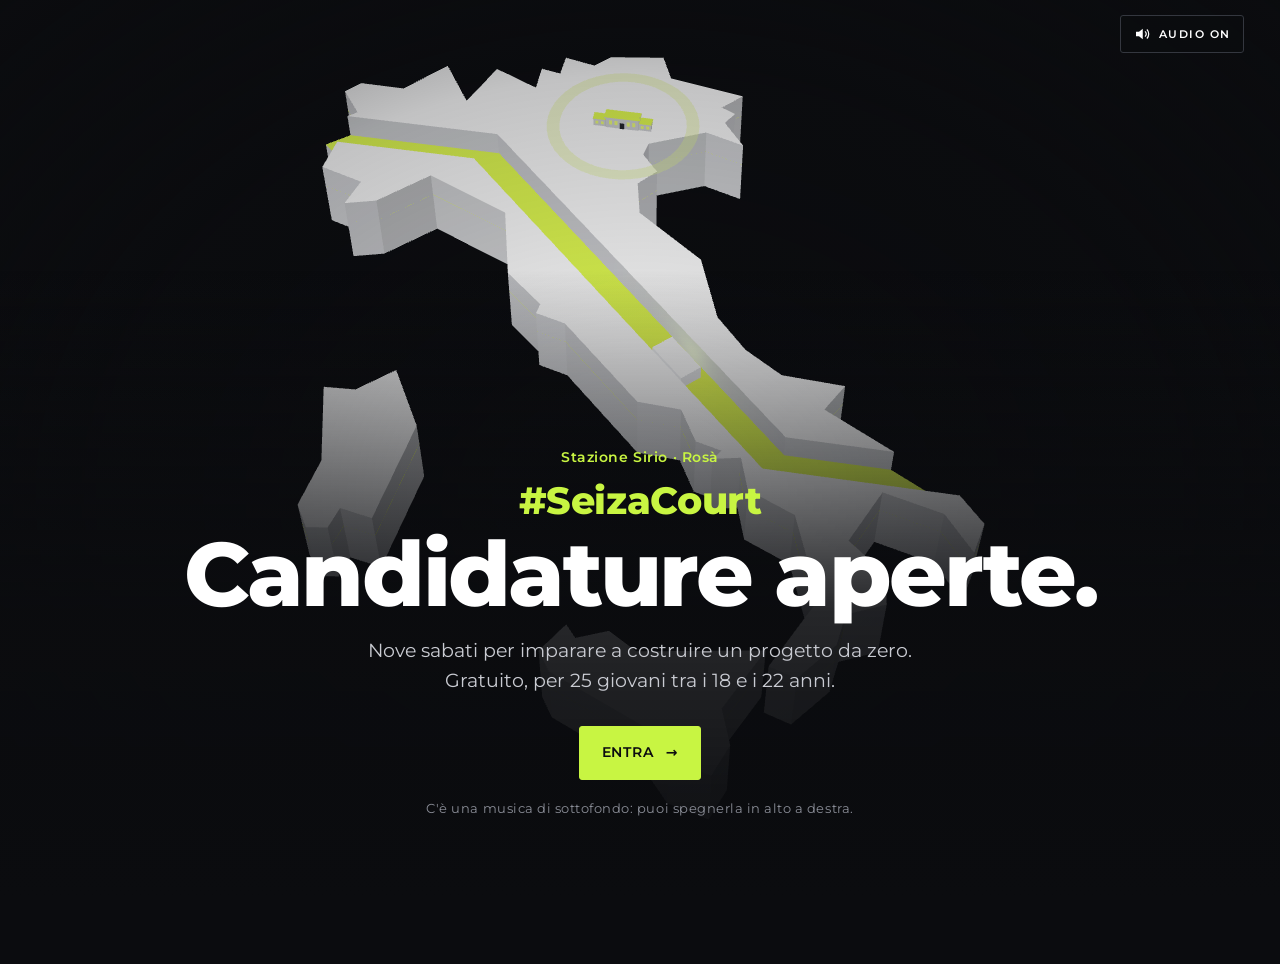
==== commit b672a27f: "Candidatura: invio collegato a Google Sheets Co-authored-by: edoardoviero <edoardoviero@users.norepl" ====
--- a/candidatura.html
+++ b/candidatura.html
@@ -437,7 +437,7 @@
 <script>
 (function(){
 /* Configurazione: incolla qui l'URL della Web App di Google Apps Script e il link all'informativa privacy. */
-const CONFIG={SHEETS_URL:'',PRIVACY_URL:'/privacy/'};
+const CONFIG={SHEETS_URL:'https://script.google.com/macros/s/AKfycbxfnvxC5p0JXsZn9rx-tcT07VfK2-KFIBqYz_9WMBTpiRKJe7eNh07LOTl1yfPhe1-t/exec',PRIVACY_URL:'/privacy/'};
 
 (function(){
 const DATES=[['Gen',[9,23]],['Feb',[6,20]],['Mar',[6,20]],['Apr',[3,17]],['Mag',[15]]];
